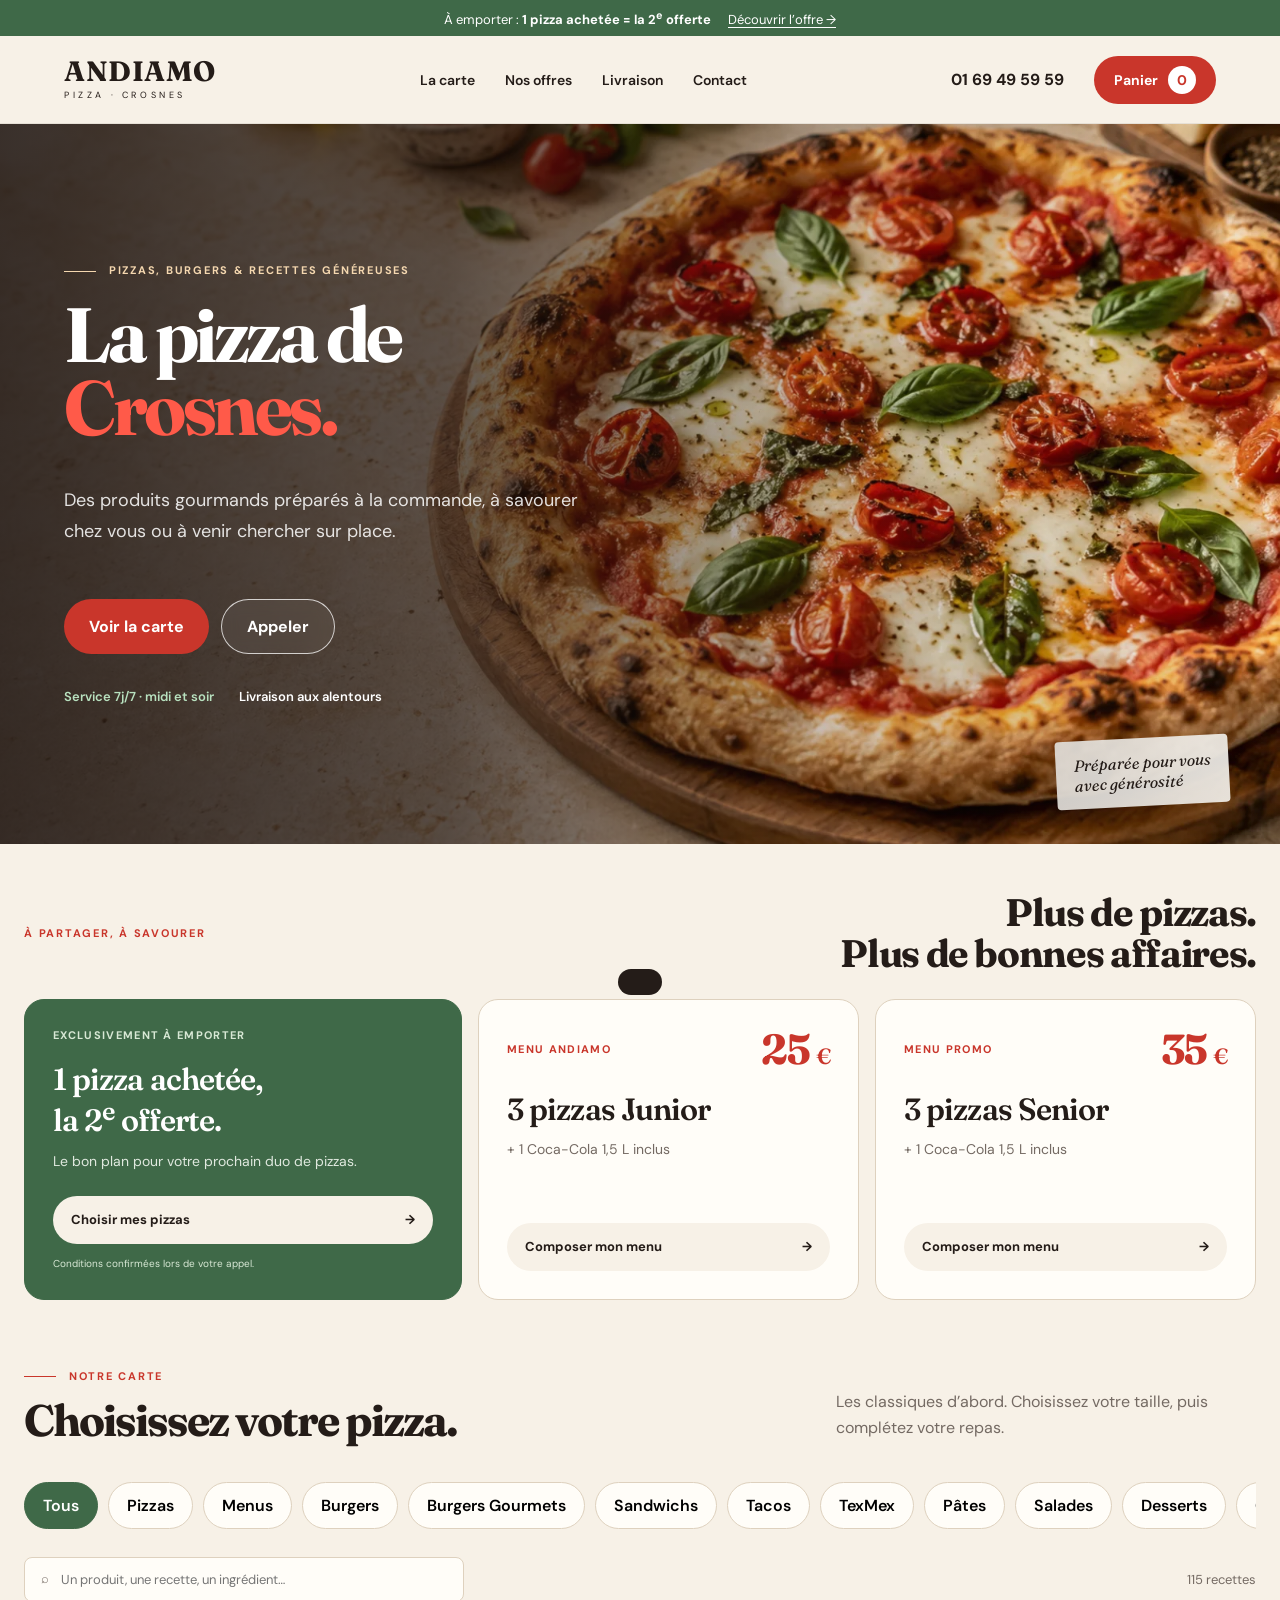
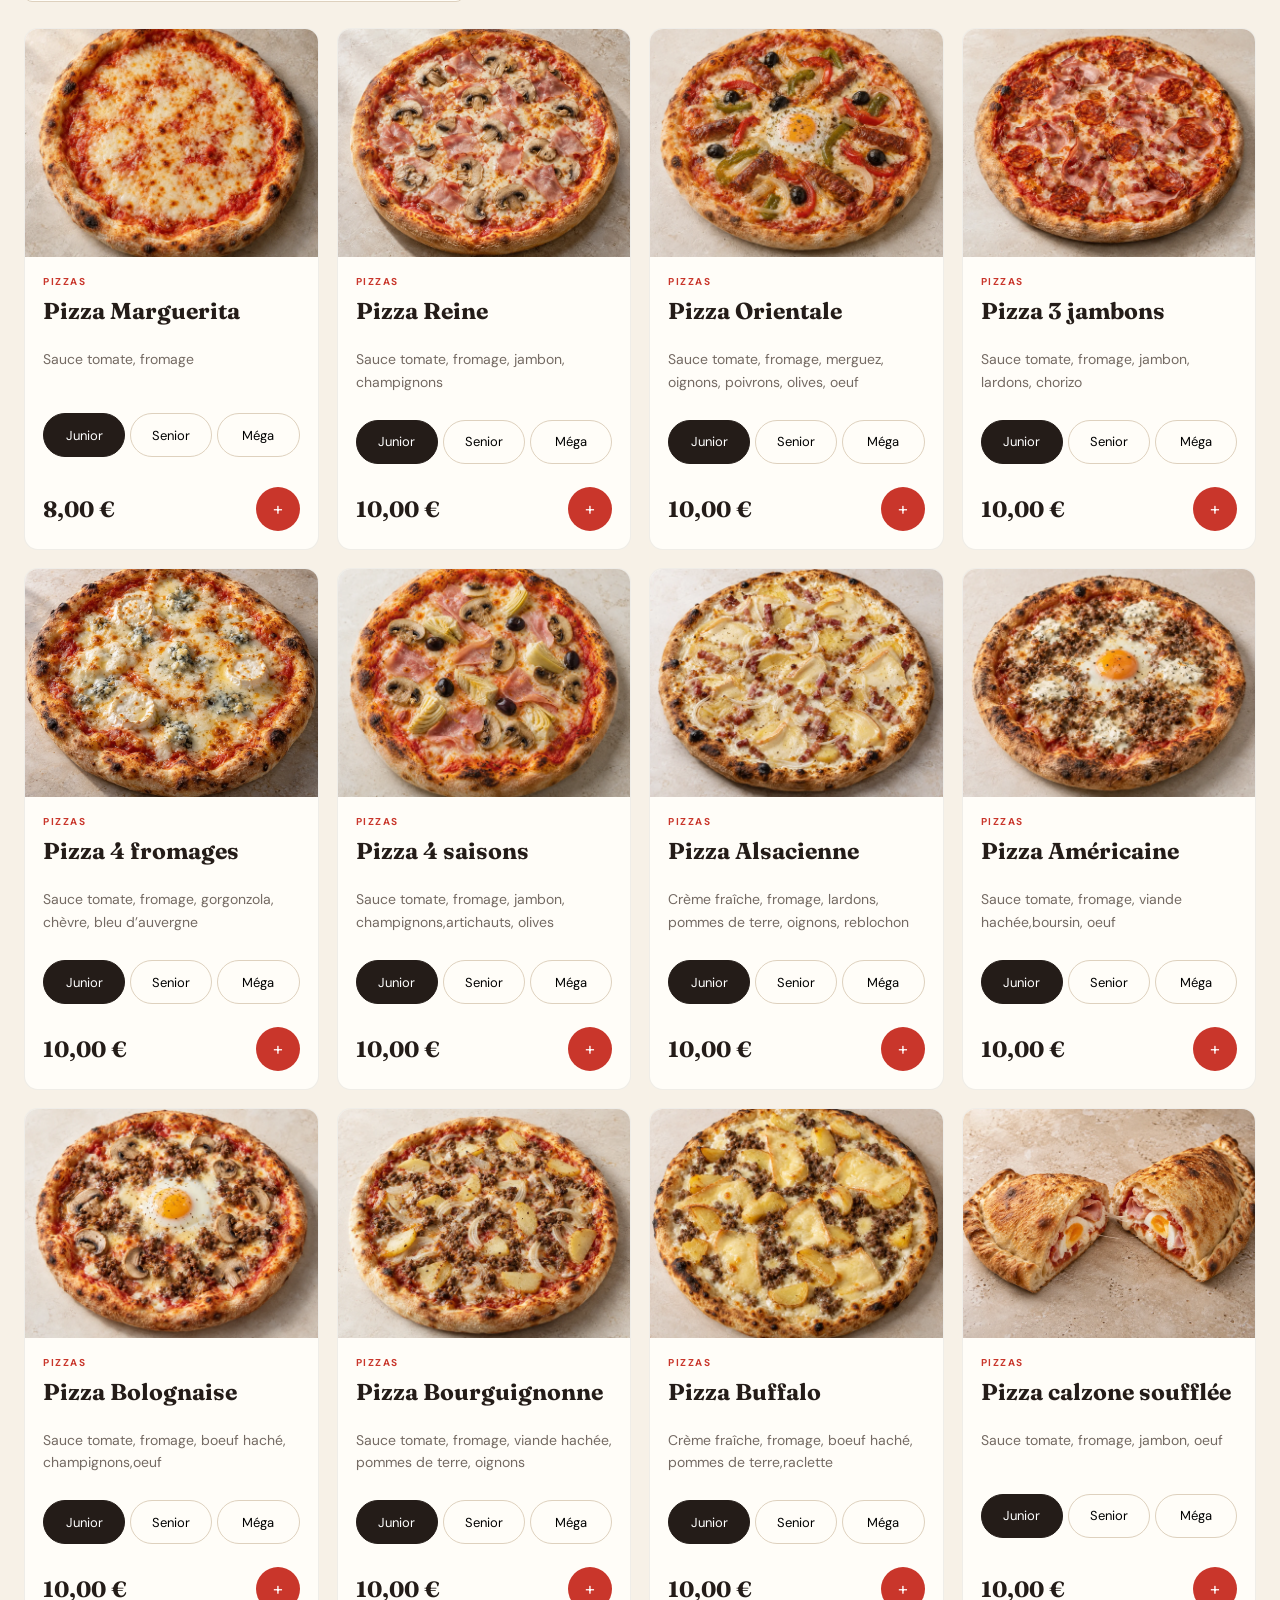
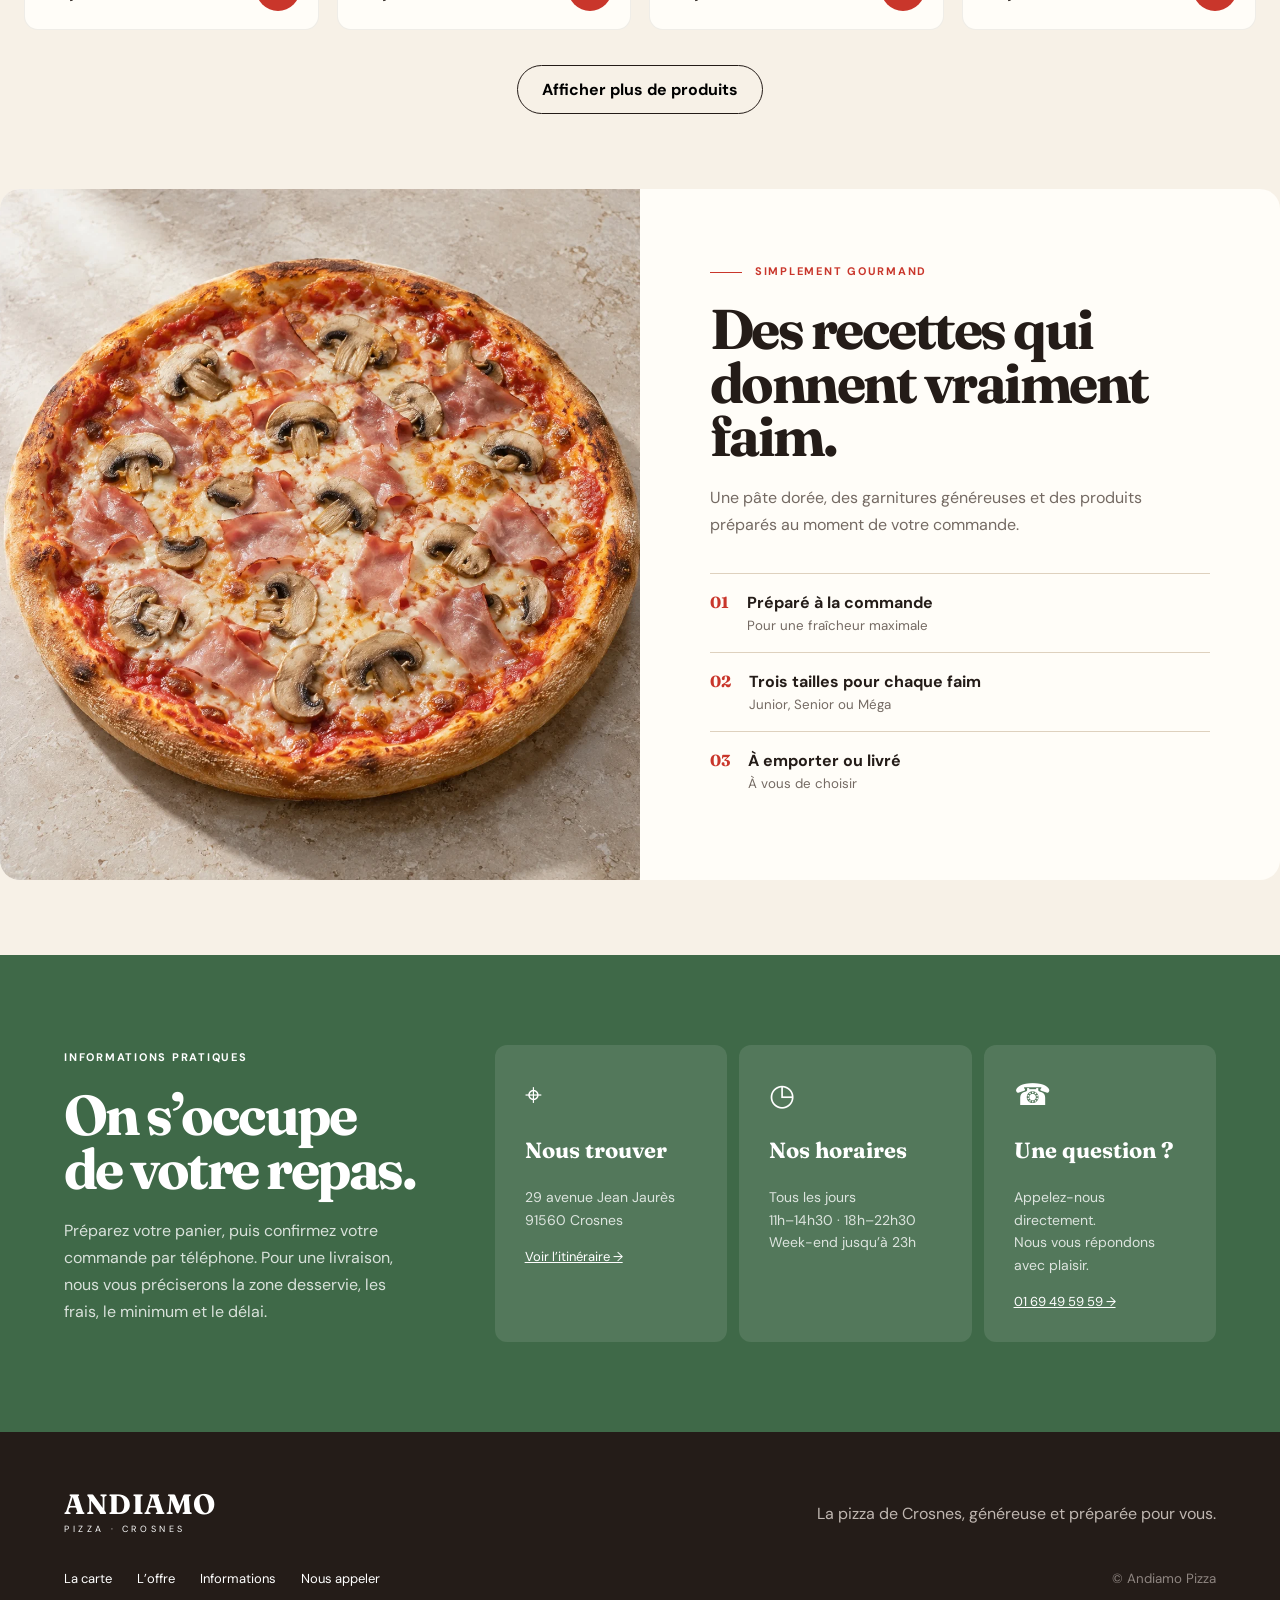
==== index.html @ db5630cb "Initial commit: Andiamo Pizza website redesign" ====
<!doctype html>
<html lang="fr">
<head>
  <meta charset="UTF-8" />
  <meta name="viewport" content="width=device-width, initial-scale=1.0" />
  <meta name="description" content="Andiamo Pizza Crosnes — pizzas, burgers et recettes généreuses en livraison ou à emporter." />
  <title>Andiamo Pizza — Crosnes</title>
  <link rel="preconnect" href="https://fonts.googleapis.com">
  <link rel="preconnect" href="https://fonts.gstatic.com" crossorigin>
  <link href="https://fonts.googleapis.com/css2?family=DM+Sans:wght@400;500;600;700&family=Fraunces:opsz,wght@9..144,600;9..144,700&display=swap" rel="stylesheet">
  <link rel="stylesheet" href="styles.css?v=8" />
  <link rel="stylesheet" href="refinements.css?v=5" />
</head>
<body>
  <div class="announcement">À emporter : <strong>1 pizza achetée = la 2<sup>e</sup> offerte</strong> <a href="#offre">Découvrir l’offre →</a></div>
  <header class="site-header">
    <a class="brand" href="#accueil" aria-label="Andiamo Pizza, accueil"><span>ANDIAMO</span><small>PIZZA · CROSNES</small></a>
    <nav aria-label="Navigation principale">
      <a href="#carte">La carte</a><a href="#offre">Nos offres</a><a href="#livraison">Livraison</a><a href="#contact">Contact</a>
    </nav>
    <div class="header-actions"><a class="phone" href="tel:0169495959">01 69 49 59 59</a><button class="cart-trigger" type="button" aria-label="Ouvrir le panier">Panier <span class="cart-count">0</span></button></div>
    <button class="menu-toggle" type="button" aria-label="Ouvrir le menu" aria-expanded="false"><span></span><span></span></button>
  </header>

  <main>
    <section class="hero" id="accueil">
      <div class="hero-copy">
        <span class="eyebrow"><i></i> Pizzas, burgers & recettes généreuses</span>
        <h1>La pizza de<br><em>Crosnes.</em></h1>
        <p>Des produits gourmands préparés à la commande, à savourer chez vous ou à venir chercher sur place.</p>
        <div class="hero-actions"><a class="button primary" href="#carte">Voir la carte</a><a class="button secondary" href="tel:0169495959">Appeler</a></div>
        <div class="service-pills"><span>Service 7j/7 · midi et soir</span><span>Livraison aux alentours</span></div>
      </div>
      <div class="hero-visual"><img src="assets/hero-pizza.webp" alt="Pizza fraîchement préparée avec mozzarella, tomates et basilic" /><span class="hand-note">Préparée pour vous<br>avec générosité</span></div>
    </section>

    <section class="offer-section" id="offre">
      <div class="offers-intro"><span class="eyebrow">À partager, à savourer</span><h2>Plus de pizzas.<br>Plus de bonnes affaires.</h2></div>
      <div class="offers-grid">
        <article class="deal-card deal-pickup"><span class="deal-label">Exclusivement à emporter</span><h3>1 pizza achetée,<br>la 2<sup>e</sup> offerte.</h3><p>Le bon plan pour votre prochain duo de pizzas.</p><a class="button" data-offer="pickup" href="#carte">Choisir mes pizzas <span aria-hidden="true">→</span></a><small>Conditions confirmées lors de votre appel.</small></article>
        <article class="deal-card"><div class="deal-top"><span class="deal-label">Menu Andiamo</span><strong class="deal-price">25 <small>€</small></strong></div><h3>3 pizzas Junior</h3><p>+ 1 Coca-Cola 1,5 L inclus</p><a class="button" data-promo="Menu Andiamo" href="#carte">Composer mon menu <span aria-hidden="true">→</span></a></article>
        <article class="deal-card"><div class="deal-top"><span class="deal-label">Menu Promo</span><strong class="deal-price">35 <small>€</small></strong></div><h3>3 pizzas Senior</h3><p>+ 1 Coca-Cola 1,5 L inclus</p><a class="button" data-promo="Menu Promo" href="#carte">Composer mon menu <span aria-hidden="true">→</span></a></article>
      </div>
    </section>

    <section class="menu-section" id="carte">
      <div class="section-heading"><div><span class="eyebrow"><i></i> Notre carte</span><h2>Choisissez votre pizza.</h2></div><p>Les classiques d’abord. Choisissez votre taille, puis complétez votre repas.</p></div>
      <div class="category-bar" role="tablist" aria-label="Catégories"></div>
      <div class="catalog-tools"><label class="search"><span>⌕</span><input id="search" type="search" aria-label="Rechercher dans toute la carte" placeholder="Un produit, une recette, un ingrédient…" /></label><span id="result-count"></span></div>
      <div class="product-grid" aria-live="polite"></div>
      <button class="load-more" type="button">Afficher plus de produits</button>
    </section>

    <section class="promise-section">
      <div class="promise-photo"><img src="assets/products/pizza-reine.webp?v=2" alt="Pizza Reine : tomate, fromage, jambon et champignons" loading="lazy" /></div>
      <div class="promise-copy"><span class="eyebrow"><i></i> Simplement gourmand</span><h2>Des recettes qui donnent vraiment faim.</h2><p>Une pâte dorée, des garnitures généreuses et des produits préparés au moment de votre commande.</p><div class="promise-list"><article><b>01</b><span><strong>Préparé à la commande</strong><small>Pour une fraîcheur maximale</small></span></article><article><b>02</b><span><strong>Trois tailles pour chaque faim</strong><small>Junior, Senior ou Méga</small></span></article><article><b>03</b><span><strong>À emporter ou livré</strong><small>À vous de choisir</small></span></article></div></div>
    </section>

    <section class="practical" id="livraison">
      <div><span class="eyebrow light">Informations pratiques</span><h2>On s’occupe<br>de votre repas.</h2><p>Préparez votre panier, puis confirmez votre commande par téléphone. Pour une livraison, nous vous préciserons la zone desservie, les frais, le minimum et le délai.</p></div>
      <div class="practical-cards"><article><span>⌖</span><h3>Nous trouver</h3><p>29 avenue Jean Jaurès<br>91560 Crosnes</p><a href="https://maps.google.com/?q=29+Avenue+Jean+Jaurès+91560+Crosnes" target="_blank" rel="noreferrer">Voir l’itinéraire →</a></article><article><span>◷</span><h3>Nos horaires</h3><p>Tous les jours<br>11h–14h30 · 18h–22h30<br>Week-end jusqu’à 23h</p></article><article><span>☎</span><h3>Une question ?</h3><p>Appelez-nous directement.<br>Nous vous répondons avec plaisir.</p><a href="tel:0169495959">01 69 49 59 59 →</a></article></div>
    </section>
  </main>

  <footer id="contact"><a class="brand inverse" href="#accueil"><span>ANDIAMO</span><small>PIZZA · CROSNES</small></a><p>La pizza de Crosnes, généreuse et préparée pour vous.</p><div><a href="#carte">La carte</a><a href="#offre">L’offre</a><a href="#livraison">Informations</a><a href="tel:0169495959">Nous appeler</a></div><small>© Andiamo Pizza</small></footer>

  <aside class="cart-drawer" role="dialog" aria-modal="true" aria-label="Votre panier" aria-hidden="true"><div class="cart-head"><div><span class="eyebrow"><i></i> Votre commande</span><h2>Mon panier</h2></div><button class="cart-close" aria-label="Fermer">×</button></div><div class="order-mode"><button data-mode="pickup" class="active">À emporter</button><button data-mode="delivery">Livraison</button></div><div class="promo-status">✓ L’offre 1 achetée = 1 offerte sera appliquée</div><div class="cart-items"></div><div class="cart-summary"><div><span>Sous-total</span><b id="subtotal">0,00 €</b></div><div class="discount-row"><span>Offre à emporter</span><b id="discount">− 0,00 €</b></div><div class="total-row"><span>Total</span><b id="total">0,00 €</b></div><button class="checkout-button" disabled>Commander maintenant</button><small>Le paiement et la validation finale seront configurés avec la pizzeria.</small></div></aside>
  <div class="overlay"></div>
  <div class="toast" role="status"></div>
  <dialog id="product-dialog"><button class="dialog-close" aria-label="Fermer les options">×</button><div id="product-dialog-body"></div></dialog>
  <dialog id="checkout-dialog"><button class="dialog-close" aria-label="Fermer le récapitulatif">×</button><div id="checkout-body"></div></dialog>
  <script src="app.js?v=4"></script>
  <script src="improvements.js?v=7"></script>
  <script src="motion.js?v=1"></script>
</body>
</html>
---- styles.css ----
:root{--cream:#f7f1e7;--white:#fffdf8;--ink:#241c18;--red:#c9362b;--red2:#a9432f;--green:#3f6948;--ochre:#d89b42;--line:#ded1be;--muted:#746a63;--shadow:0 18px 50px rgba(60,37,23,.1)}*{box-sizing:border-box}html{scroll-behavior:smooth}body{margin:0;background:var(--cream);color:var(--ink);font-family:"DM Sans",sans-serif}button,input{font:inherit}a{color:inherit;text-decoration:none}img{display:block;width:100%}.announcement{height:36px;background:var(--green);color:#fff;text-align:center;padding:8px 20px;font-size:13px}.announcement a{margin-left:14px;text-decoration:underline;text-underline-offset:3px}.site-header{height:88px;padding:0 clamp(24px,5vw,80px);display:flex;align-items:center;justify-content:space-between;background:rgba(247,241,231,.94);backdrop-filter:blur(12px);position:sticky;top:0;z-index:30;border-bottom:1px solid rgba(36,28,24,.08)}.brand{display:flex;flex-direction:column;line-height:.8}.brand span{font-family:Fraunces,serif;font-size:28px;font-weight:700;letter-spacing:.03em}.brand small{font-size:9px;letter-spacing:.4em;margin-top:10px}.site-header nav,.header-actions{display:flex;align-items:center;gap:30px}.site-header nav a{font-weight:600;font-size:14px}.phone{font-weight:700}.cart-trigger,.button{border:0;cursor:pointer;border-radius:8px;font-weight:700}.cart-trigger{background:var(--red);color:white;padding:13px 18px}.cart-count{background:white;color:var(--red);border-radius:20px;padding:2px 7px;margin-left:6px}.menu-toggle{display:none;background:none;border:0;font-size:24px}.hero{min-height:680px;display:grid;grid-template-columns:44% 56%;overflow:hidden}.hero-copy{padding:110px 5vw 80px max(5vw,calc((100vw - 1440px)/2));position:relative}.eyebrow{text-transform:uppercase;font-size:11px;letter-spacing:.16em;font-weight:700;color:var(--red)}.eyebrow i{display:inline-block;width:32px;height:1px;background:currentColor;vertical-align:middle;margin-right:8px}.hero h1,.section-heading h2,.offer-section h2,.promise-copy h2,.practical h2,.cart-head h2{font-family:Fraunces,serif;line-height:.95;margin:22px 0;font-size:clamp(52px,6vw,92px);letter-spacing:-.045em}.hero h1 em{color:var(--red);font-style:normal}.hero-copy>p{font-size:18px;line-height:1.7;max-width:520px;color:var(--muted)}.hero-actions{display:flex;gap:12px;margin:34px 0}.button{display:inline-flex;align-items:center;justify-content:center;padding:16px 25px}.primary{background:var(--red);color:#fff}.secondary{border:1px solid var(--ink)}.service-pills{display:flex;gap:25px;font-size:13px;font-weight:600}.service-pills span:first-child{color:var(--green)}.hero-visual{position:relative;background:#e8dbc8;min-height:640px}.hero-visual img{height:100%;object-fit:cover}.hand-note{position:absolute;bottom:45px;left:35px;background:var(--white);padding:14px 18px;transform:rotate(-3deg);font-family:Fraunces,serif;font-style:italic;border-radius:4px;box-shadow:var(--shadow)}.offer-section{max-width:1320px;margin:70px auto;padding:48px 55px;background:var(--red);color:white;border-radius:18px;display:grid;grid-template-columns:auto 1fr 1fr auto;gap:35px;align-items:center;box-shadow:var(--shadow)}.offer-icon{font-size:42px;border:1px solid rgba(255,255,255,.45);padding:20px;border-radius:50%}.offer-section h2{font-size:46px;margin:8px 0}.offer-section p{line-height:1.6;opacity:.9}.eyebrow.light{color:#fff}.cream{background:var(--cream);color:var(--red)}.menu-section{max-width:1320px;margin:110px auto;padding:0 24px}.section-heading{display:flex;justify-content:space-between;align-items:end;gap:30px}.section-heading h2{font-size:54px;margin:15px 0}.section-heading>p{max-width:420px;color:var(--muted);line-height:1.6}.category-bar{display:flex;gap:10px;overflow:auto;padding:25px 0 18px;scrollbar-width:none}.category-bar button{border:1px solid var(--line);background:var(--white);padding:12px 18px;border-radius:30px;white-space:nowrap;cursor:pointer;font-weight:600}.category-bar button.active{background:var(--green);color:white;border-color:var(--green)}.catalog-tools{display:flex;align-items:center;justify-content:space-between;margin:10px 0 26px;color:var(--muted);font-size:13px}.search{background:var(--white);border:1px solid var(--line);padding:12px 16px;border-radius:8px;width:min(440px,100%);display:flex;gap:10px}.search input{border:0;background:none;outline:0;width:100%}.product-grid{display:grid;grid-template-columns:repeat(4,1fr);gap:18px}.product-card{background:var(--white);border:1px solid rgba(36,28,24,.07);border-radius:14px;overflow:hidden;transition:.25s;display:flex;flex-direction:column}.product-card:hover{transform:translateY(-4px);box-shadow:var(--shadow)}.product-image{aspect-ratio:1.28;object-fit:cover;background:#eadfce}.product-body{padding:18px;display:flex;flex-direction:column;flex:1}.product-category{text-transform:uppercase;color:var(--red);font-size:10px;letter-spacing:.15em;font-weight:700}.product-card h3{font-family:Fraunces,serif;font-size:23px;margin:9px 0}.product-description{color:var(--muted);font-size:13px;line-height:1.45;min-height:38px}.size-options{display:flex;gap:5px;margin:13px 0}.size-options button{flex:1;padding:7px 3px;border:1px solid var(--line);background:transparent;border-radius:5px;font-size:11px;cursor:pointer}.size-options button.active{background:var(--ink);color:white;border-color:var(--ink)}.product-footer{display:flex;align-items:center;justify-content:space-between;margin-top:auto;padding-top:10px}.product-price{font-family:Fraunces,serif;font-size:22px;font-weight:700}.add-button{width:38px;height:38px;border-radius:50%;background:var(--red);color:white;border:0;font-size:22px;cursor:pointer}.load-more{display:block;margin:35px auto 0;padding:13px 24px;border:1px solid var(--ink);background:transparent;border-radius:8px;font-weight:700;cursor:pointer}.promise-section{display:grid;grid-template-columns:1fr 1fr;max-width:1320px;margin:130px auto;background:var(--white);border-radius:20px;overflow:hidden}.promise-photo img{height:100%;object-fit:cover}.promise-copy{padding:70px}.promise-copy h2{font-size:56px}.promise-copy>p{color:var(--muted);line-height:1.7}.promise-list{margin-top:35px}.promise-list article{display:flex;gap:18px;padding:18px 0;border-top:1px solid var(--line)}.promise-list b{color:var(--red);font-family:Fraunces,serif}.promise-list span{display:flex;flex-direction:column}.promise-list small{color:var(--muted);margin-top:4px}.practical{background:var(--green);color:white;padding:90px max(5vw,calc((100vw - 1320px)/2));display:grid;grid-template-columns:1fr 2fr;gap:70px}.practical h2{font-size:56px}.practical>div>p{line-height:1.7;opacity:.8}.practical-cards{display:grid;grid-template-columns:repeat(3,1fr);gap:12px}.practical-cards article{background:rgba(255,255,255,.1);padding:30px;border-radius:12px}.practical-cards article>span{font-size:30px}.practical-cards h3{font-family:Fraunces,serif;font-size:22px}.practical-cards p{font-size:14px;line-height:1.6;opacity:.8}.practical-cards a{text-decoration:underline;font-size:13px}footer{background:var(--ink);color:white;padding:55px max(5vw,calc((100vw - 1320px)/2));display:grid;grid-template-columns:1fr 1fr;gap:30px;align-items:center}.inverse{color:white}footer>p{color:#bfb6b0;text-align:right}footer>div{display:flex;gap:25px;font-size:13px}footer>small{text-align:right;color:#8e8580}.cart-drawer{position:fixed;right:0;top:0;height:100dvh;width:min(480px,100%);background:var(--white);z-index:60;transform:translateX(105%);transition:.3s;padding:30px;display:flex;flex-direction:column}.cart-drawer.open{transform:none}.overlay{position:fixed;inset:0;background:rgba(20,10,5,.5);z-index:50;opacity:0;pointer-events:none;transition:.3s}.overlay.open{opacity:1;pointer-events:auto}.cart-head{display:flex;justify-content:space-between}.cart-head h2{font-size:40px;margin:10px 0}.cart-close{border:0;background:none;font-size:34px;cursor:pointer}.order-mode{display:grid;grid-template-columns:1fr 1fr;background:var(--cream);padding:4px;border-radius:8px}.order-mode button{border:0;background:none;padding:12px;border-radius:6px;cursor:pointer}.order-mode button.active{background:var(--ink);color:white}.promo-status{background:#e9f2ea;color:var(--green);padding:11px;margin:15px 0;border-radius:7px;font-size:12px;font-weight:700}.cart-items{overflow:auto;flex:1}.empty-cart{text-align:center;color:var(--muted);padding:70px 20px}.cart-item{display:grid;grid-template-columns:64px 1fr auto;gap:12px;padding:15px 0;border-bottom:1px solid var(--line)}.cart-item img{width:64px;height:64px;object-fit:cover;border-radius:8px}.cart-item h4{margin:3px 0;font-family:Fraunces,serif}.cart-item small{color:var(--muted)}.qty{display:flex;align-items:center;gap:9px}.qty button{border:1px solid var(--line);background:none;border-radius:50%;width:25px;height:25px;cursor:pointer}.cart-summary{border-top:1px solid var(--line);padding-top:15px}.cart-summary>div{display:flex;justify-content:space-between;margin:9px 0}.discount-row{color:var(--green)}.total-row{font-size:21px;padding-top:10px;border-top:1px solid var(--line)}.checkout-button{width:100%;padding:16px;background:var(--red);color:white;border:0;border-radius:8px;font-weight:700;margin:10px 0;cursor:pointer}.checkout-button:disabled{opacity:.5;cursor:not-allowed}.cart-summary>small{display:block;color:var(--muted);text-align:center;line-height:1.4}.toast{position:fixed;left:50%;bottom:25px;transform:translate(-50%,120px);background:var(--ink);color:white;padding:13px 22px;border-radius:30px;z-index:80;transition:.3s}.toast.show{transform:translate(-50%,0)}
@media(max-width:1000px){.site-header nav,.phone{display:none}.menu-toggle{display:block}.hero{grid-template-columns:1fr;min-height:0}.hero-copy{padding:70px 24px}.hero-visual{min-height:480px}.offer-section{margin:40px 24px;grid-template-columns:auto 1fr}.offer-section p,.offer-section>a{grid-column:2}.product-grid{grid-template-columns:repeat(2,1fr)}.promise-section{margin:80px 24px;grid-template-columns:1fr}.promise-photo{max-height:480px}.practical{grid-template-columns:1fr}.practical-cards{grid-template-columns:1fr 1fr 1fr}}
@media(max-width:650px){.announcement{height:auto;font-size:11px}.announcement a{display:none}.site-header{height:72px;padding:0 16px}.brand span{font-size:23px}.header-actions{gap:8px}.cart-trigger{padding:10px;font-size:0}.cart-trigger:before{content:"Panier";font-size:12px}.cart-count{font-size:11px}.hero h1{font-size:57px}.hero-copy{padding:55px 20px 45px}.hero-copy>p{font-size:16px}.hero-visual{min-height:360px}.hand-note{font-size:12px;bottom:20px;left:20px}.offer-section{margin:24px 14px;padding:28px 22px;display:block}.offer-icon{display:none}.offer-section h2{font-size:38px}.offer-section .button{margin-top:12px}.menu-section{margin:75px auto;padding:0 14px}.section-heading{display:block}.section-heading h2{font-size:42px}.section-heading>p{font-size:14px}.catalog-tools{display:block}.catalog-tools>span{display:block;margin-top:12px}.product-grid{grid-template-columns:1fr 1fr;gap:9px}.product-body{padding:12px}.product-card h3{font-size:19px}.product-description{font-size:11px}.size-options{display:none}.product-price{font-size:18px}.promise-section{margin:75px 14px}.promise-copy{padding:38px 24px}.promise-copy h2{font-size:42px}.practical{padding:65px 20px}.practical h2{font-size:46px}.practical-cards{grid-template-columns:1fr}.practical-cards article{padding:25px}footer{grid-template-columns:1fr;padding:50px 24px}footer>p,footer>small{text-align:left}footer>div{flex-wrap:wrap}.cart-drawer{padding:22px}.hero-actions .button{flex:1}}

/* Hero photographique : le contenu reste est volontairement superposé à l'image. */
.hero{position:relative;display:block;min-height:720px;isolation:isolate;background:#4b3326}
.hero::after{content:"";position:absolute;inset:0;z-index:-1;background:linear-gradient(90deg,rgba(25,15,10,.86) 0%,rgba(25,15,10,.69) 35%,rgba(25,15,10,.22) 65%,rgba(25,15,10,.04) 100%)}
.hero-copy{position:relative;z-index:2;min-height:720px;display:flex;flex-direction:column;justify-content:center;max-width:760px;padding-top:80px;padding-bottom:80px;color:#fff}
.hero-copy .eyebrow{color:#f5d8b0}
.hero h1 em{color:#ff5a49}
.hero-copy>p{color:rgba(255,255,255,.86)}
.hero .secondary{border-color:rgba(255,255,255,.75);color:#fff;background:rgba(255,255,255,.06);backdrop-filter:blur(8px)}
.hero .service-pills{color:#fff}
.hero .service-pills span:first-child{color:#b8e1bf}
.hero-visual{position:absolute;inset:0;z-index:-2;min-height:0;background:#4b3326}
.hero-visual img{width:100%;height:100%;object-fit:cover;object-position:center right}
.hero .hand-note{left:auto;right:4vw;bottom:38px;background:rgba(255,253,248,.92)}
@media(max-width:1000px){.hero{display:block;min-height:650px}.hero-copy{min-height:650px;max-width:690px;padding:70px 7vw}.hero::after{background:linear-gradient(90deg,rgba(25,15,10,.84) 0%,rgba(25,15,10,.62) 58%,rgba(25,15,10,.18) 100%)}.hero-visual{position:absolute;min-height:0}.hero .hand-note{right:24px}}
@media(max-width:650px){.hero,.hero-copy{min-height:620px}.hero-copy{padding:60px 20px 95px;justify-content:flex-end}.hero::after{background:linear-gradient(0deg,rgba(25,15,10,.92) 0%,rgba(25,15,10,.66) 58%,rgba(25,15,10,.18) 100%)}.hero-visual img{object-position:66% center}.hero h1{font-size:54px}.hero .hand-note{display:none}.hero-actions{width:100%}.hero .service-pills{font-size:12px;gap:14px;flex-wrap:wrap}}

/* Offre à emporter — campagne photographique */
.offer-section{position:relative;isolation:isolate;overflow:hidden;min-height:500px;padding:64px 6%;display:flex;flex-direction:column;align-items:flex-start;justify-content:center;gap:0;color:#fff;background:#2b1b14 url("assets/offer-pickup-v2.webp") center right/cover no-repeat;border-radius:22px}
.offer-section::before{content:"";position:absolute;inset:0;z-index:-1;background:linear-gradient(90deg,rgba(25,14,9,.93) 0%,rgba(25,14,9,.82) 36%,rgba(25,14,9,.28) 68%,rgba(25,14,9,.08) 100%)}
.offer-heading{max-width:620px}
.offer-section h2{font-size:clamp(48px,5vw,72px);line-height:.95;margin:14px 0 24px;letter-spacing:-.04em}
.offer-section p{max-width:540px;margin:0 0 30px;font-size:17px;line-height:1.65;color:rgba(255,255,255,.82)}
.offer-section .cream{min-width:190px;background:var(--red);color:#fff;box-shadow:0 12px 30px rgba(0,0,0,.22)}
@media(max-width:1000px){.offer-section{margin:45px 24px;min-height:470px;padding:52px 6%;display:flex}.offer-section p,.offer-section>a{grid-column:auto}.offer-section::before{background:linear-gradient(90deg,rgba(25,14,9,.92) 0%,rgba(25,14,9,.76) 55%,rgba(25,14,9,.22) 100%)}}
@media(max-width:650px){.offer-section{margin:22px 14px;min-height:560px;padding:36px 25px;justify-content:flex-end;background-position:68% center}.offer-section::before{background:linear-gradient(0deg,rgba(25,14,9,.96) 0%,rgba(25,14,9,.69) 58%,rgba(25,14,9,.12) 100%)}.offer-section h2{font-size:43px}.offer-section p{font-size:15px}.offer-section .button{width:100%}}

/* Navigation tablette et mobile */
@media(max-width:1000px){
  .site-header{justify-content:flex-start}
  .site-header .header-actions{margin-left:auto}
  .menu-toggle{display:flex;position:relative;width:44px;height:44px;margin-left:12px;padding:0;border:1px solid rgba(36,28,24,.14);border-radius:50%;background:#fff;align-items:center;justify-content:center;cursor:pointer;transition:background .2s,border-color .2s}
  .menu-toggle:hover{background:#fff;border-color:rgba(36,28,24,.28)}
  .menu-toggle span{display:block;position:absolute;width:18px;height:2px;border-radius:2px;background:var(--ink);transition:transform .25s}
  .menu-toggle span:first-child{transform:translateY(-3px)}
  .menu-toggle span:last-child{transform:translateY(3px)}
  .menu-toggle[aria-expanded="true"] span:first-child{transform:rotate(45deg)}
  .menu-toggle[aria-expanded="true"] span:last-child{transform:rotate(-45deg)}
  .site-header nav{display:flex;position:absolute;top:calc(100% + 10px);left:24px;right:24px;padding:12px;background:#fffdf8;border:1px solid rgba(36,28,24,.1);border-radius:14px;box-shadow:0 22px 60px rgba(36,28,24,.25);flex-direction:column;align-items:stretch;gap:0;opacity:0;visibility:hidden;transform:translateY(-8px);transition:opacity .2s,transform .2s,visibility .2s;backdrop-filter:none}
  .site-header nav.mobile-open{opacity:1;visibility:visible;transform:translateY(0)}
  .site-header nav a{display:flex;align-items:center;justify-content:space-between;padding:15px 14px;border-radius:8px;font-size:15px}
  .site-header nav a::after{content:"→";color:var(--red)}
  .site-header nav a:hover{background:var(--cream)}
}
@media(max-width:650px){.site-header nav{left:12px;right:12px}.menu-toggle{width:40px;height:40px;margin-left:8px}.site-header .cart-trigger{border-radius:22px}}
---- refinements.css ----
[hidden]{display:none!important}
/* Boutons texte en pilule, commandes à icône en cercle. */
button,.button{border-radius:999px}
.button,.load-more,.checkout-button,.category-bar button,.size-options button,.order-mode button{border-radius:999px;min-height:44px}
.order-mode{border-radius:999px}
.add-button:not(.configure-button){display:inline-flex;align-items:center;justify-content:center;width:44px;height:44px;min-width:44px;padding:0;border-radius:50%;flex-shrink:0}
.add-button.configure-button{border-radius:999px;font-size:13px;padding:0 16px}
.cart-close{display:grid;place-items:center;width:44px;height:44px;border-radius:50%;background:var(--cream);line-height:1;flex-shrink:0;cursor:pointer}
.qty button{display:grid;place-items:center;padding:0;border-radius:50%;flex-shrink:0}
.button,button{transition:background-color .2s ease,color .2s ease,border-color .2s ease,transform .2s ease,box-shadow .2s ease}
.button:active,button:not(:disabled):active{transform:scale(.97)}
.deal-card{transition:transform .25s ease,box-shadow .25s ease}
@media(hover:hover) and (prefers-reduced-motion:no-preference){
 .button:hover,.cart-trigger:hover,.load-more:hover{transform:translateY(-2px)}
 .deal-card:hover{transform:translateY(-4px);box-shadow:var(--shadow)}
 .add-button:hover{transform:scale(1.08)}
}
@keyframes dialog-arrive{from{opacity:0;transform:translateY(12px) scale(.98)}to{opacity:1;transform:none}}
dialog[open]{animation:dialog-arrive .24s ease-out}
@media(prefers-reduced-motion:reduce){
 *,*::before,*::after{animation:none!important;transition:none!important;scroll-behavior:auto!important}
 .button:active,button:not(:disabled):active,.product-card:hover{transform:none}
}
.button:hover,.load-more:hover,.checkout-button:not(:disabled):hover{filter:brightness(.96)}
section[id],footer[id]{scroll-margin-top:110px}
:focus-visible{outline:3px solid var(--green);outline-offset:4px}
.hero :focus-visible{outline-color:white}
.offer-section{min-height:340px;padding:40px 5%;margin-top:40px;margin-bottom:55px}
.offer-section h2{font-size:clamp(38px,4vw,54px);margin-bottom:16px}
.offer-section p{font-size:15px;max-width:430px;margin-bottom:20px}
.menu-section{margin-top:60px;margin-bottom:70px}
.section-heading h2{font-size:44px}
.promise-section{margin-top:75px;margin-bottom:75px}
.product-description{font-size:14px;line-height:1.6}
.size-options button{min-height:44px;font-size:13px}
.add-button{min-width:44px;width:auto;min-height:44px;font-size:18px}
.qty button{width:32px;height:32px}
.cart-options{font-size:12px;color:var(--muted);line-height:1.5}
dialog{width:min(540px,calc(100% - 28px));max-height:85dvh;border:1px solid var(--line);border-radius:18px;background:var(--white);color:var(--ink);padding:30px;box-shadow:var(--shadow)}
dialog::backdrop{background:rgba(20,10,5,.6)}
dialog h2{font:700 32px/1.1 Fraunces,serif;padding-right:28px}
dialog p,dialog li{font-size:15px;line-height:1.6}
dialog li{margin:12px 0}
.dialog-close{position:absolute;right:12px;top:12px;width:44px;height:44px;border:0;border-radius:50%;background:var(--cream);font-size:28px;cursor:pointer}
dialog label{display:block;font-weight:600;margin:18px 0}
dialog select{display:block;width:100%;padding:14px;border:1px solid var(--line);border-radius:8px;background:white;margin-top:8px;font:inherit}
dialog .button{width:100%;margin-top:14px}
.recap-total{font-weight:700;font-size:20px}
@media(max-width:650px){
 section[id],footer[id]{scroll-margin-top:90px}
 .offer-section{min-height:340px;padding:28px 24px;background-position:center;margin:24px 14px 38px}
 .offer-section h2{font-size:37px}
 .offer-section::before{background:linear-gradient(90deg,rgba(25,14,9,.92),rgba(25,14,9,.4))}
 .menu-section{margin-top:40px}
 .section-heading h2{font-size:36px}
 .product-grid{grid-template-columns:1fr;gap:16px}
 /* Sur téléphone, la photographie et les contrôles utilisent toute la carte. */
 .product-card{display:flex;flex-direction:column;border-radius:22px;box-shadow:0 4px 18px rgba(60,37,23,.035)}
 .product-card:hover{transform:none}
 .product-image{aspect-ratio:4/3;width:100%;height:auto;object-fit:cover;border-radius:0;margin:0}
 .product-body{padding:20px;min-width:0}
 .product-category{font-size:10px;letter-spacing:.13em}
 .product-card h3{font-size:28px;line-height:1.12;letter-spacing:-.025em;margin:8px 0 0;text-wrap:balance}
 .product-description{font-size:14px;line-height:1.55;min-height:0;margin:10px 0 0}
 .size-options{display:flex;gap:8px;margin:18px 0 0}
 .size-options button{font-size:14px;padding:10px 8px;min-height:44px}
 .product-price{font-size:28px;letter-spacing:-.03em}
 .product-footer{padding-top:16px;margin-top:16px;border-top:1px solid rgba(36,28,24,.09);gap:12px}
 .product-footer .add-button:not(.configure-button){width:48px;height:48px;font-size:26px}
 .product-footer .configure-button{min-height:48px;padding:0 22px;font-size:14px}
 .category-bar{padding:12px 0;gap:8px;scroll-padding-inline:4px}
 .category-bar button{padding:10px 18px;font-size:14px;flex-shrink:0}
 .catalog-tools{margin:6px 0 20px}
 .catalog-tools>span{font-size:12px;margin-top:12px}
 .search{width:100%;border-radius:999px;padding:13px 16px;align-items:center}
 .search input{font-size:16px;min-width:0}
 .search:focus-within{outline:2px solid var(--green);outline-offset:2px}
 .section-heading>p{margin:12px 0 16px;line-height:1.5}
 .cart-drawer{padding:20px 16px;padding-bottom:max(20px,env(safe-area-inset-bottom))}
 .cart-item{grid-template-columns:48px minmax(0,1fr) auto;gap:8px}
 .cart-item img{width:48px;height:48px}
 .qty{gap:6px}
 .qty button{width:44px;height:44px}
 .toast{width:max-content;max-width:calc(100% - 32px);font-size:14px;text-align:center;bottom:max(20px,env(safe-area-inset-bottom))}
 dialog{padding:26px 20px}
 dialog select{font-size:16px}
 .promise-copy{padding:30px 24px}
 .promise-copy h2{font-size:36px}
}
@media(prefers-reduced-motion:reduce){html{scroll-behavior:auto}*,*::before,*::after{transition:none!important}}

/* Une seule grande photographie, puis des offres faciles à comparer. */
.site-header .cart-trigger{height:48px;border-radius:999px;display:inline-flex;align-items:center;justify-content:center;gap:10px;padding:0 20px;font-size:14px;white-space:nowrap}
.site-header .cart-trigger::before{content:none}
.site-header .cart-count{display:grid;place-items:center;min-width:28px;height:28px;padding:0 6px;margin:0;border-radius:999px;font-size:14px}
.site-header .menu-toggle{width:48px;height:48px;flex-shrink:0;border-radius:50%}
.offer-section{display:block;min-height:0;max-width:1320px;margin:48px auto 64px;padding:0 24px;background:none;color:var(--ink);border-radius:0;box-shadow:none;overflow:visible}
.offer-section::before{display:none}
.offers-intro{display:flex;justify-content:space-between;align-items:center;gap:20px;margin-bottom:24px}
.offer-section .offers-intro h2{font-size:clamp(28px,3vw,40px);line-height:1.08;letter-spacing:-.035em;margin:0;text-align:right}
.offers-grid{display:grid;grid-template-columns:1.15fr 1fr 1fr;gap:16px}
.deal-card{display:flex;flex-direction:column;padding:28px;background:var(--white);border:1px solid var(--line);border-radius:20px}
.deal-label{font-size:11px;text-transform:uppercase;letter-spacing:.12em;font-weight:700;color:var(--red)}
.deal-top{display:flex;align-items:center;justify-content:space-between;gap:12px;margin-bottom:22px}
.deal-price{font:700 42px/1 Fraunces,serif;letter-spacing:-.04em;color:var(--red);white-space:nowrap}
.deal-price small{font:600 22px Fraunces,serif}
.deal-card h3{font:600 clamp(24px,2.4vw,32px)/1.15 Fraunces,serif;letter-spacing:-.03em;margin:0 0 12px}
.offer-section .deal-card p{font-size:14px;color:var(--muted);margin:0 0 24px;opacity:1;line-height:1.5}
.offer-section .deal-card .button{display:flex;justify-content:space-between;gap:12px;min-height:48px;margin-top:auto;padding:12px 18px;border-radius:999px;background:var(--cream);color:var(--ink);font-size:13px;width:100%}
.deal-card .button:hover{background:#ecdfcd}
.deal-card.deal-pickup{background:var(--green);border-color:var(--green);color:white}
.deal-pickup .deal-label{color:#d8e8d5;margin-bottom:20px}
.offer-section .deal-pickup p{color:#e0e9df}
.deal-pickup>small{font-size:10px;color:#d8e8d5;margin-top:12px;line-height:1.5}
@media(max-width:750px){
 .offer-section{margin:32px auto 44px;padding:0 14px}
 .offers-intro{display:block}
 .offer-section .offers-intro h2{text-align:left;margin-top:12px;font-size:32px}
 .offers-grid{grid-template-columns:1fr 1fr;gap:12px}
 .deal-pickup{grid-column:1/-1}
 .deal-card{padding:22px}
 .deal-top{align-items:flex-start;flex-direction:column;gap:16px}
 .deal-card h3{font-size:25px}
}
@media(max-width:480px){
 .site-header .cart-trigger{height:44px;padding:0 14px;font-size:12px;gap:8px}
 .site-header .cart-count{height:24px;min-width:24px;font-size:12px}
 .site-header .menu-toggle{width:44px;height:44px}
 .offers-grid{grid-template-columns:1fr}
 .deal-top{flex-direction:row;align-items:center;margin-bottom:16px}
 .deal-card h3{font-size:28px}
}
@media(max-width:360px){
 .site-header{padding:0 12px}
 .brand span{font-size:21px}
 .brand small{font-size:8px;letter-spacing:.32em}
 .site-header .cart-trigger{padding:0 12px;gap:6px}
 .menu-section{padding:0 12px}
 .product-body{padding:18px}
}
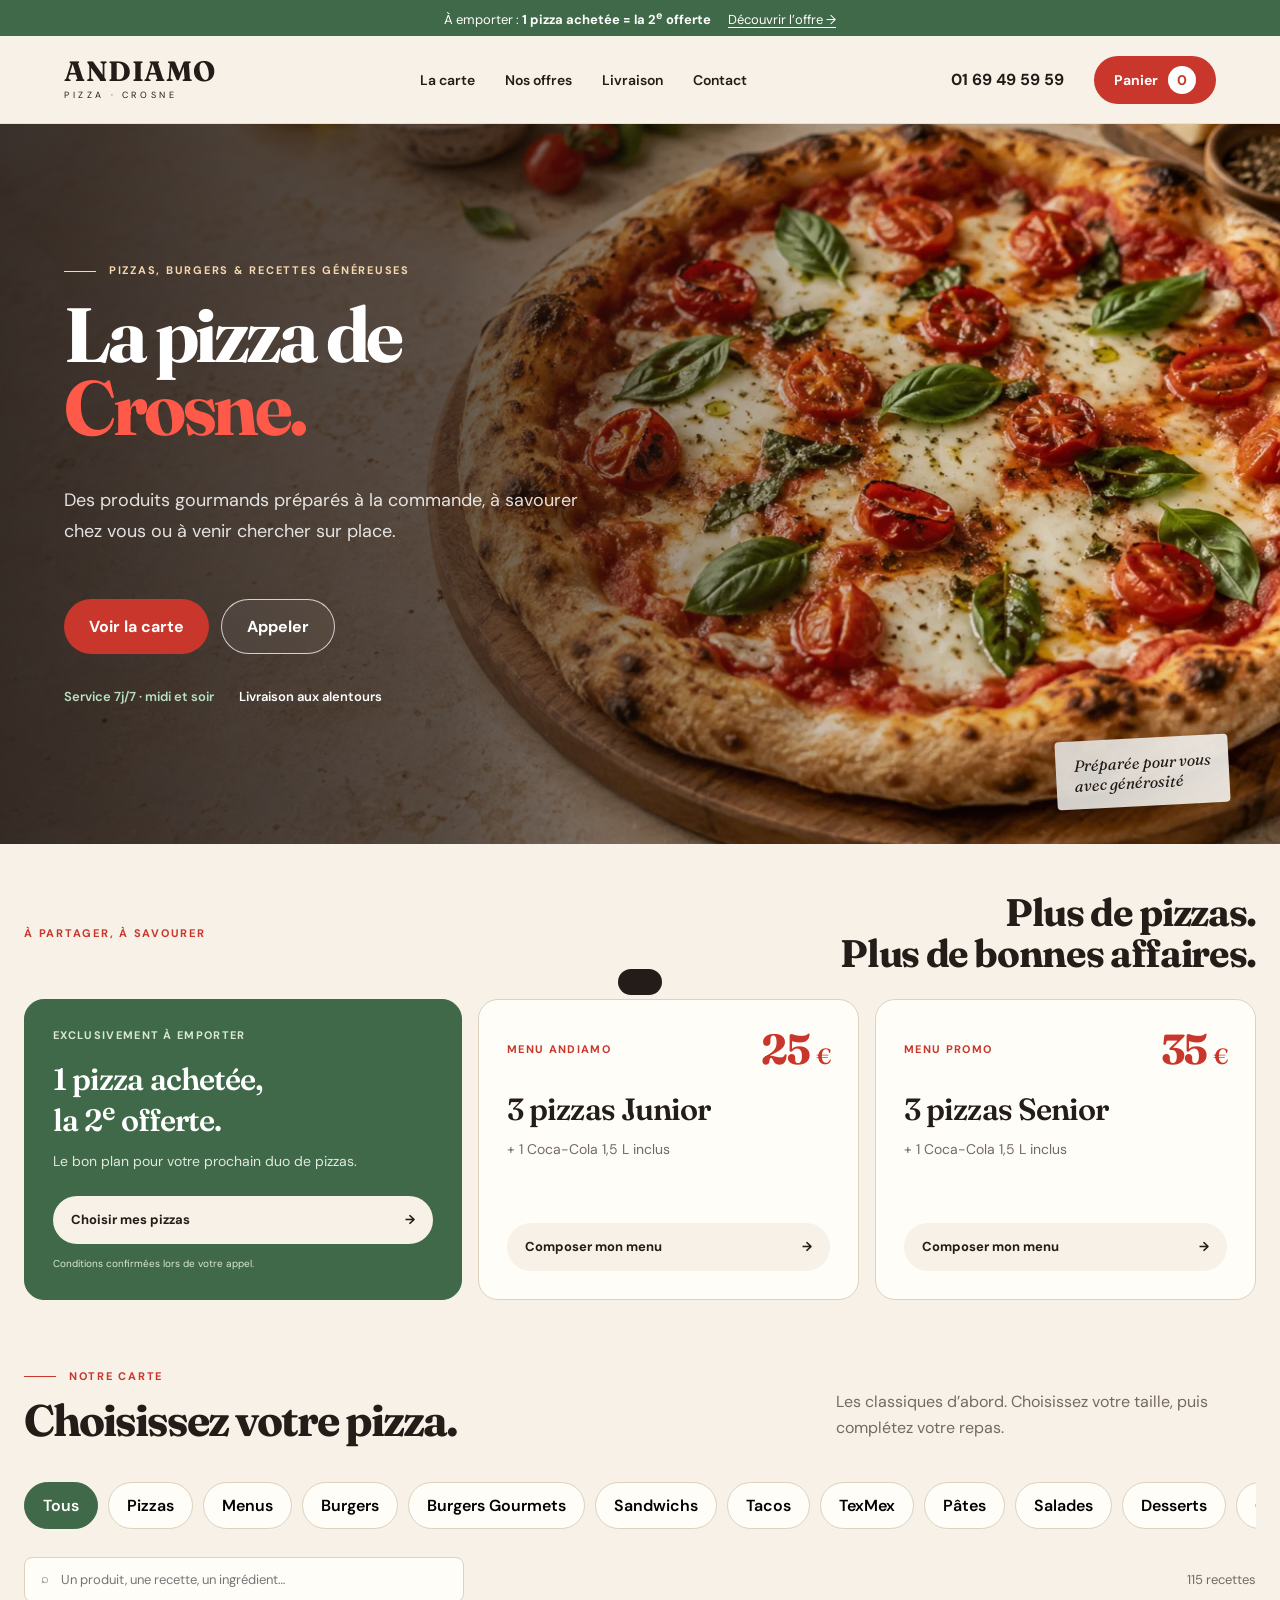
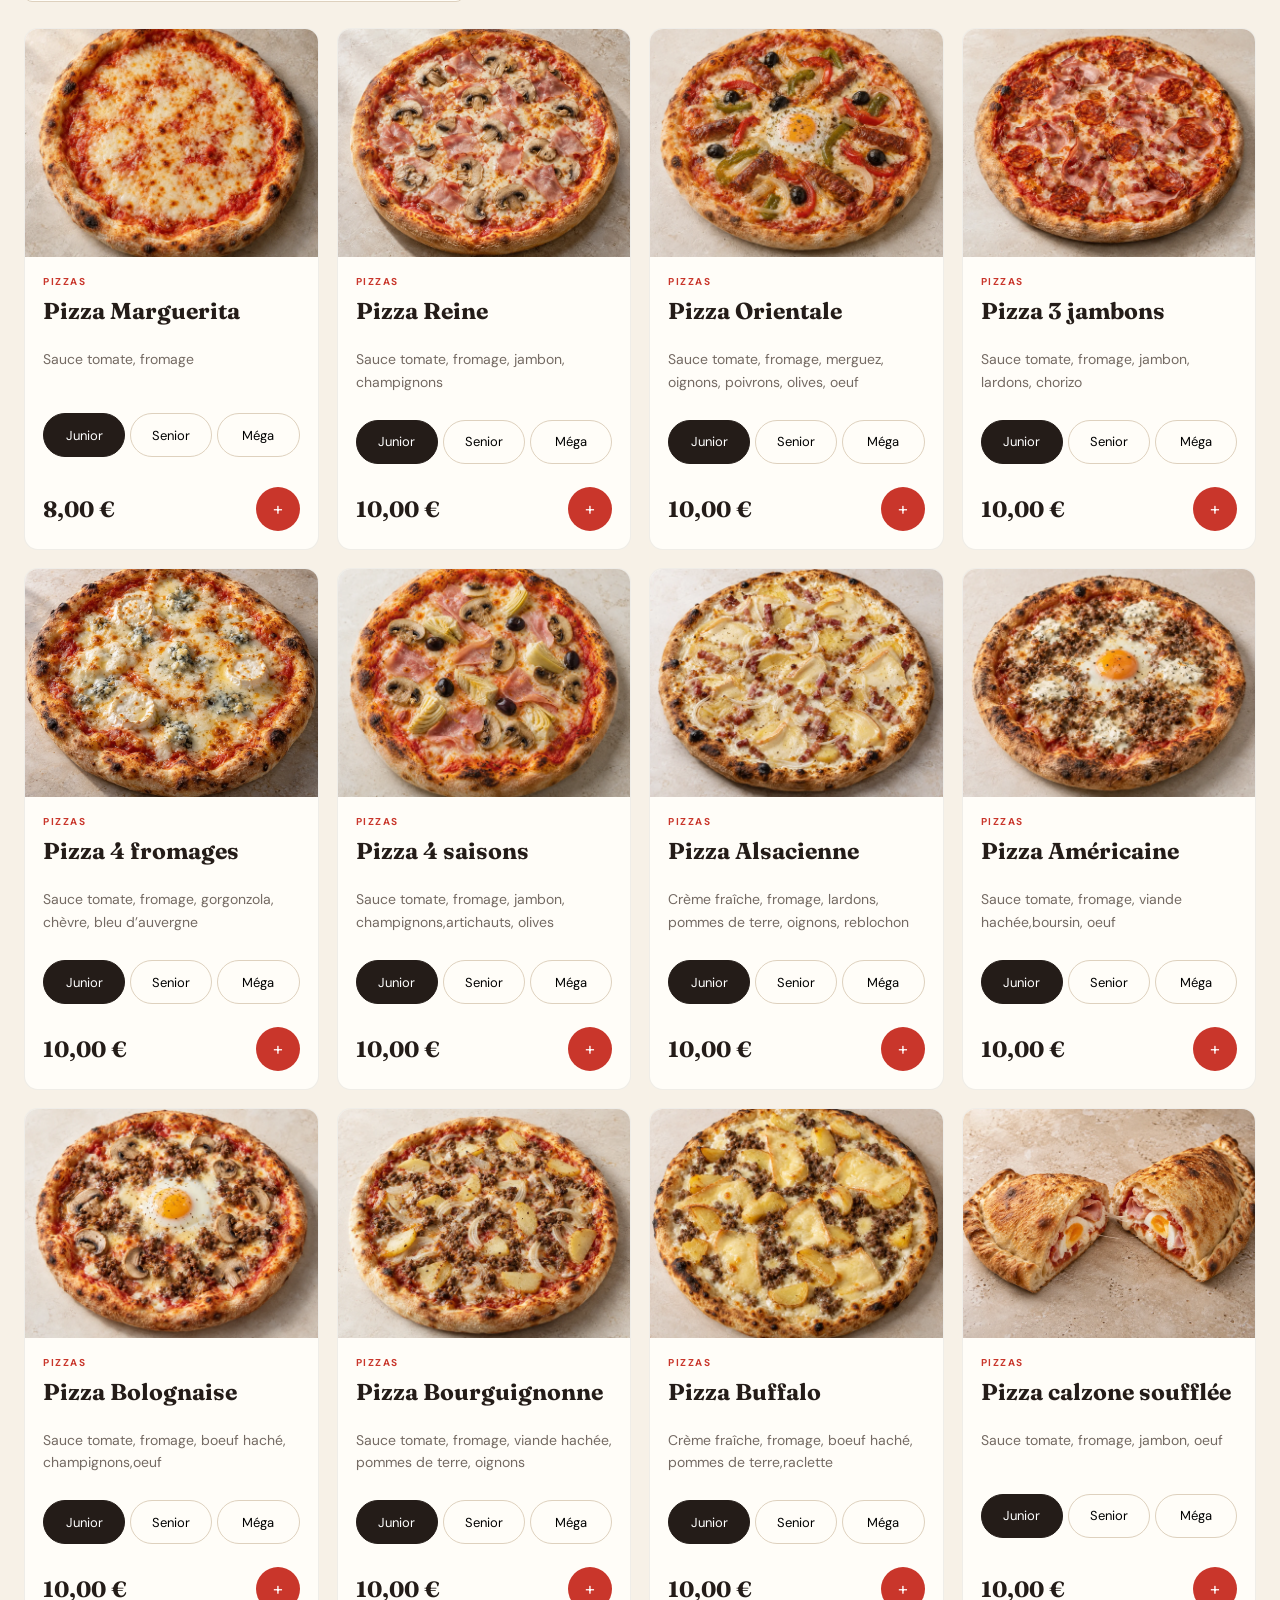
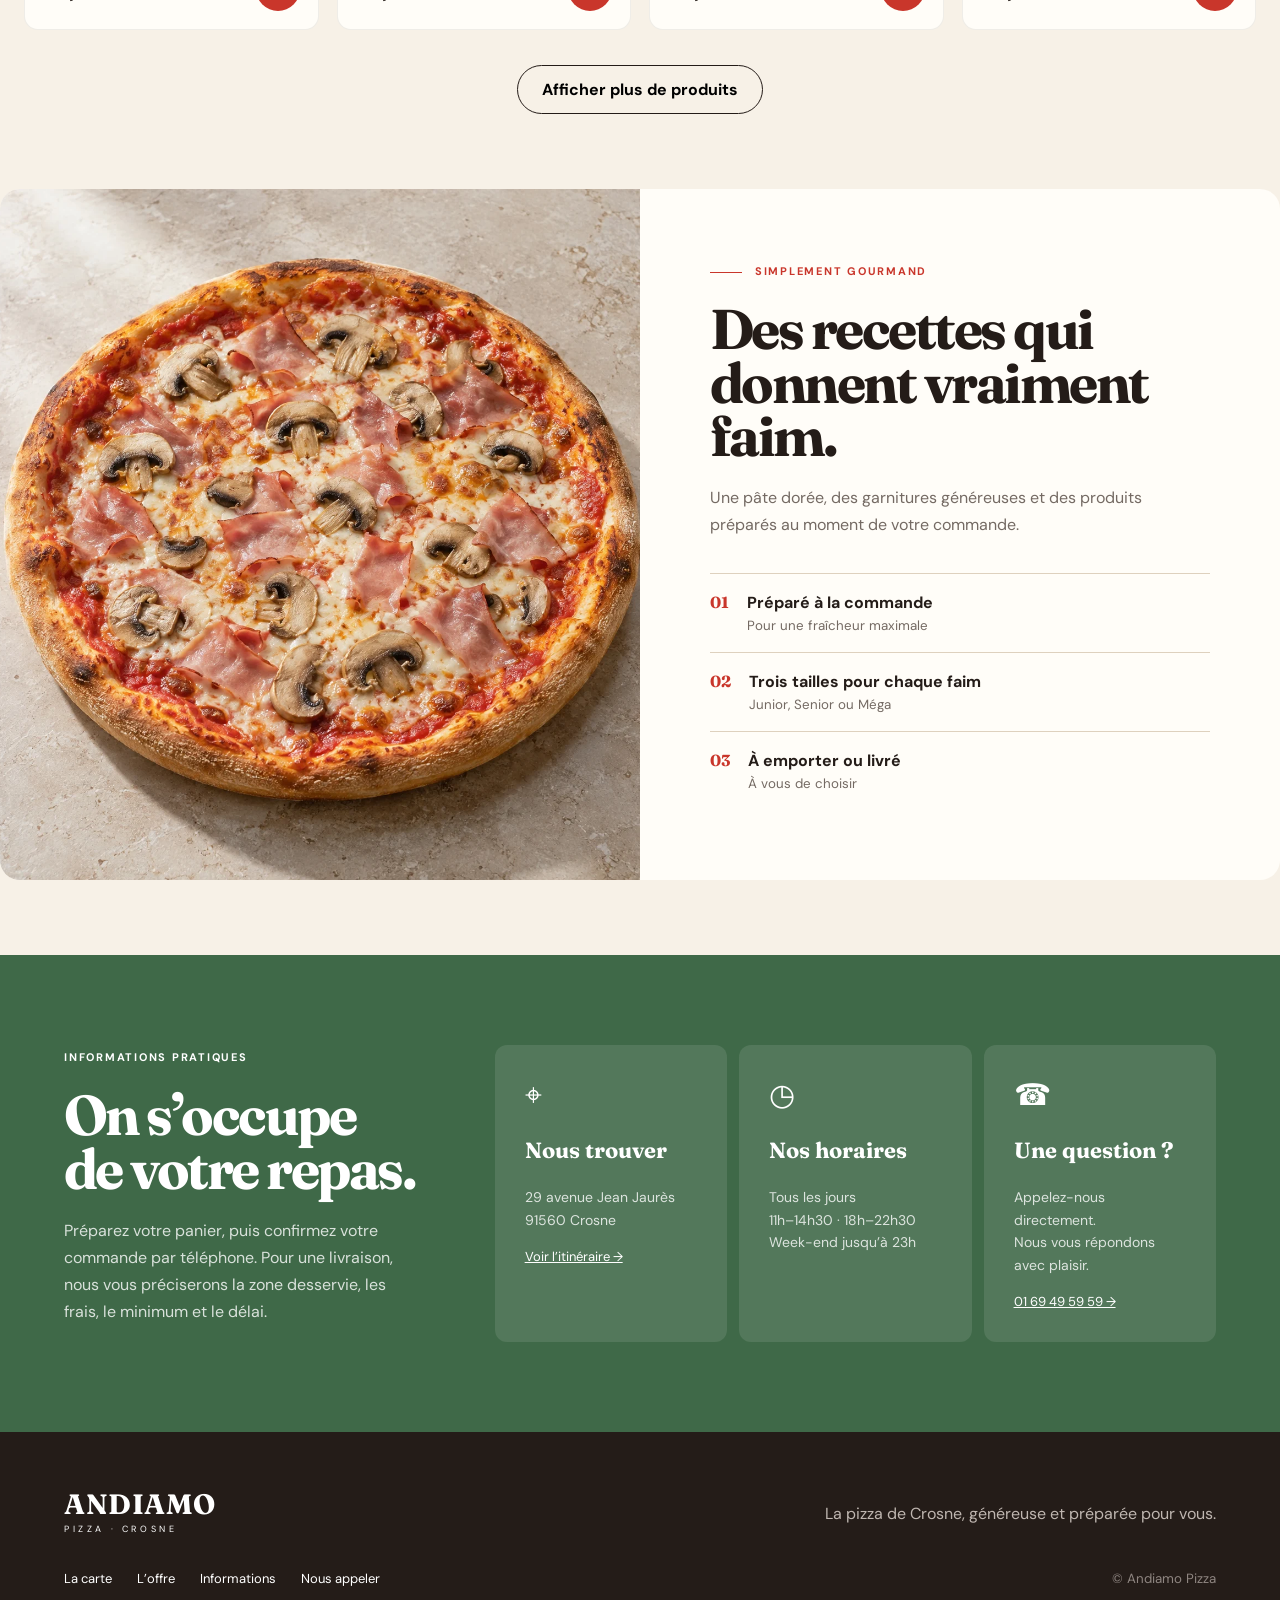
==== commit e6a96667: "Correct city name to Crosne" ====
--- a/index.html
+++ b/index.html
@@ -3,18 +3,18 @@
 <head>
   <meta charset="UTF-8" />
   <meta name="viewport" content="width=device-width, initial-scale=1.0" />
-  <meta name="description" content="Andiamo Pizza Crosnes — pizzas, burgers et recettes généreuses en livraison ou à emporter." />
-  <title>Andiamo Pizza — Crosnes</title>
+  <meta name="description" content="Andiamo Pizza Crosne — pizzas, burgers et recettes généreuses en livraison ou à emporter." />
+  <title>Andiamo Pizza — Crosne</title>
   <link rel="preconnect" href="https://fonts.googleapis.com">
   <link rel="preconnect" href="https://fonts.gstatic.com" crossorigin>
   <link href="https://fonts.googleapis.com/css2?family=DM+Sans:wght@400;500;600;700&family=Fraunces:opsz,wght@9..144,600;9..144,700&display=swap" rel="stylesheet">
   <link rel="stylesheet" href="styles.css?v=8" />
-  <link rel="stylesheet" href="refinements.css?v=5" />
+  <link rel="stylesheet" href="refinements.css?v=6" />
 </head>
 <body>
   <div class="announcement">À emporter : <strong>1 pizza achetée = la 2<sup>e</sup> offerte</strong> <a href="#offre">Découvrir l’offre →</a></div>
   <header class="site-header">
-    <a class="brand" href="#accueil" aria-label="Andiamo Pizza, accueil"><span>ANDIAMO</span><small>PIZZA · CROSNES</small></a>
+    <a class="brand" href="#accueil" aria-label="Andiamo Pizza, accueil"><span>ANDIAMO</span><small>PIZZA · CROSNE</small></a>
     <nav aria-label="Navigation principale">
       <a href="#carte">La carte</a><a href="#offre">Nos offres</a><a href="#livraison">Livraison</a><a href="#contact">Contact</a>
     </nav>
@@ -26,7 +26,7 @@
     <section class="hero" id="accueil">
       <div class="hero-copy">
         <span class="eyebrow"><i></i> Pizzas, burgers & recettes généreuses</span>
-        <h1>La pizza de<br><em>Crosnes.</em></h1>
+        <h1>La pizza de<br><em>Crosne.</em></h1>
         <p>Des produits gourmands préparés à la commande, à savourer chez vous ou à venir chercher sur place.</p>
         <div class="hero-actions"><a class="button primary" href="#carte">Voir la carte</a><a class="button secondary" href="tel:0169495959">Appeler</a></div>
         <div class="service-pills"><span>Service 7j/7 · midi et soir</span><span>Livraison aux alentours</span></div>
@@ -58,11 +58,11 @@
 
     <section class="practical" id="livraison">
       <div><span class="eyebrow light">Informations pratiques</span><h2>On s’occupe<br>de votre repas.</h2><p>Préparez votre panier, puis confirmez votre commande par téléphone. Pour une livraison, nous vous préciserons la zone desservie, les frais, le minimum et le délai.</p></div>
-      <div class="practical-cards"><article><span>⌖</span><h3>Nous trouver</h3><p>29 avenue Jean Jaurès<br>91560 Crosnes</p><a href="https://maps.google.com/?q=29+Avenue+Jean+Jaurès+91560+Crosnes" target="_blank" rel="noreferrer">Voir l’itinéraire →</a></article><article><span>◷</span><h3>Nos horaires</h3><p>Tous les jours<br>11h–14h30 · 18h–22h30<br>Week-end jusqu’à 23h</p></article><article><span>☎</span><h3>Une question ?</h3><p>Appelez-nous directement.<br>Nous vous répondons avec plaisir.</p><a href="tel:0169495959">01 69 49 59 59 →</a></article></div>
+      <div class="practical-cards"><article><span>⌖</span><h3>Nous trouver</h3><p>29 avenue Jean Jaurès<br>91560 Crosne</p><a href="https://maps.google.com/?q=29+Avenue+Jean+Jaurès+91560+Crosne" target="_blank" rel="noreferrer">Voir l’itinéraire →</a></article><article><span>◷</span><h3>Nos horaires</h3><p>Tous les jours<br>11h–14h30 · 18h–22h30<br>Week-end jusqu’à 23h</p></article><article><span>☎</span><h3>Une question ?</h3><p>Appelez-nous directement.<br>Nous vous répondons avec plaisir.</p><a href="tel:0169495959">01 69 49 59 59 →</a></article></div>
     </section>
   </main>
 
-  <footer id="contact"><a class="brand inverse" href="#accueil"><span>ANDIAMO</span><small>PIZZA · CROSNES</small></a><p>La pizza de Crosnes, généreuse et préparée pour vous.</p><div><a href="#carte">La carte</a><a href="#offre">L’offre</a><a href="#livraison">Informations</a><a href="tel:0169495959">Nous appeler</a></div><small>© Andiamo Pizza</small></footer>
+  <footer id="contact"><a class="brand inverse" href="#accueil"><span>ANDIAMO</span><small>PIZZA · CROSNE</small></a><p>La pizza de Crosne, généreuse et préparée pour vous.</p><div><a href="#carte">La carte</a><a href="#offre">L’offre</a><a href="#livraison">Informations</a><a href="tel:0169495959">Nous appeler</a></div><small>© Andiamo Pizza</small></footer>
 
   <aside class="cart-drawer" role="dialog" aria-modal="true" aria-label="Votre panier" aria-hidden="true"><div class="cart-head"><div><span class="eyebrow"><i></i> Votre commande</span><h2>Mon panier</h2></div><button class="cart-close" aria-label="Fermer">×</button></div><div class="order-mode"><button data-mode="pickup" class="active">À emporter</button><button data-mode="delivery">Livraison</button></div><div class="promo-status">✓ L’offre 1 achetée = 1 offerte sera appliquée</div><div class="cart-items"></div><div class="cart-summary"><div><span>Sous-total</span><b id="subtotal">0,00 €</b></div><div class="discount-row"><span>Offre à emporter</span><b id="discount">− 0,00 €</b></div><div class="total-row"><span>Total</span><b id="total">0,00 €</b></div><button class="checkout-button" disabled>Commander maintenant</button><small>Le paiement et la validation finale seront configurés avec la pizzeria.</small></div></aside>
   <div class="overlay"></div>
@@ -70,7 +70,7 @@
   <dialog id="product-dialog"><button class="dialog-close" aria-label="Fermer les options">×</button><div id="product-dialog-body"></div></dialog>
   <dialog id="checkout-dialog"><button class="dialog-close" aria-label="Fermer le récapitulatif">×</button><div id="checkout-body"></div></dialog>
   <script src="app.js?v=4"></script>
-  <script src="improvements.js?v=7"></script>
-  <script src="motion.js?v=1"></script>
+  <script src="improvements.js?v=8"></script>
+  <script src="motion.js?v=2"></script>
 </body>
 </html>
--- a/refinements.css
+++ b/refinements.css
@@ -1,4 +1,9 @@
 [hidden]{display:none!important}
+/* Keep a warm, fixed-size surface until the photo is fully decoded. */
+.product-image-frame{aspect-ratio:1.28;overflow:hidden;background:#eadfce;flex-shrink:0}
+.product-image-frame .product-image{width:100%;height:100%;margin:0;border-radius:0;opacity:0;transition:opacity .18s ease}
+.product-image-frame.image-ready .product-image{opacity:1}
+@media(max-width:650px){.product-image-frame{aspect-ratio:4/3}}
 /* Boutons texte en pilule, commandes à icône en cercle. */
 button,.button{border-radius:999px}
 .button,.load-more,.checkout-button,.category-bar button,.size-options button,.order-mode button{border-radius:999px;min-height:44px}
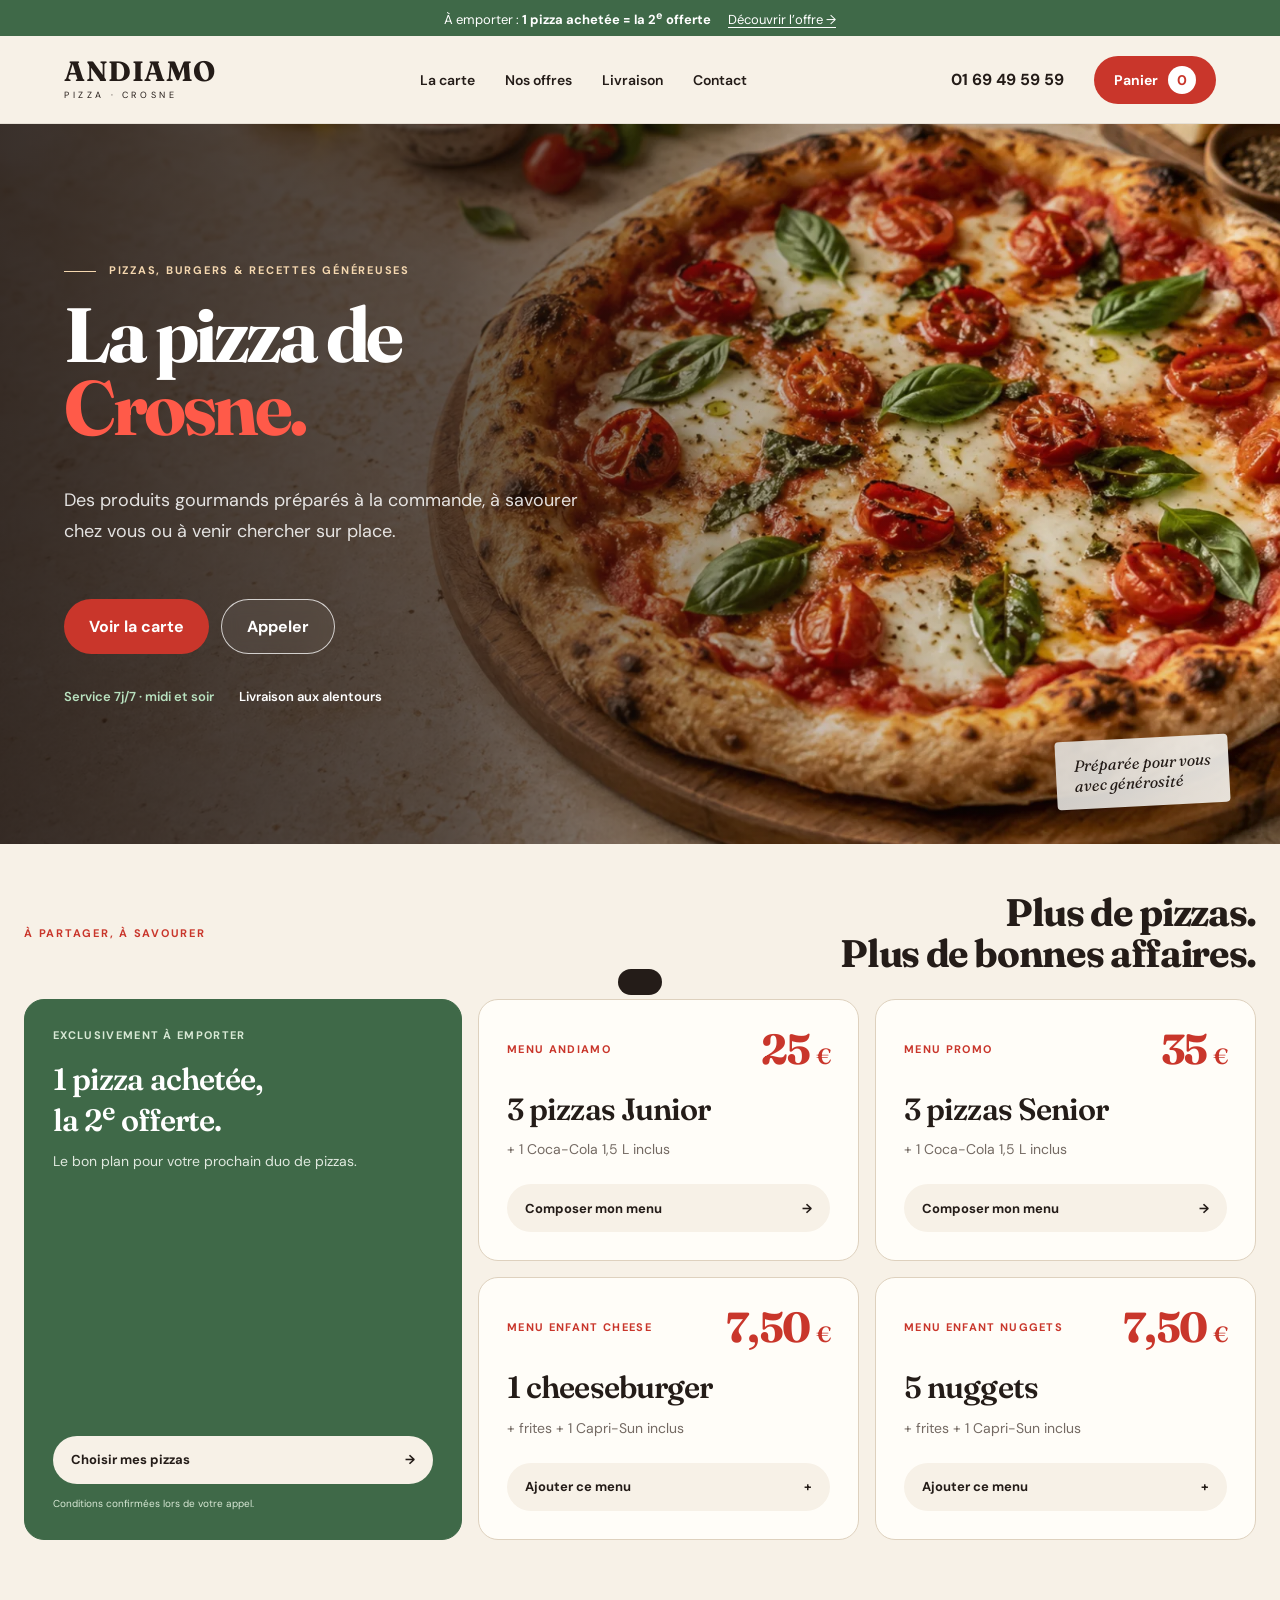
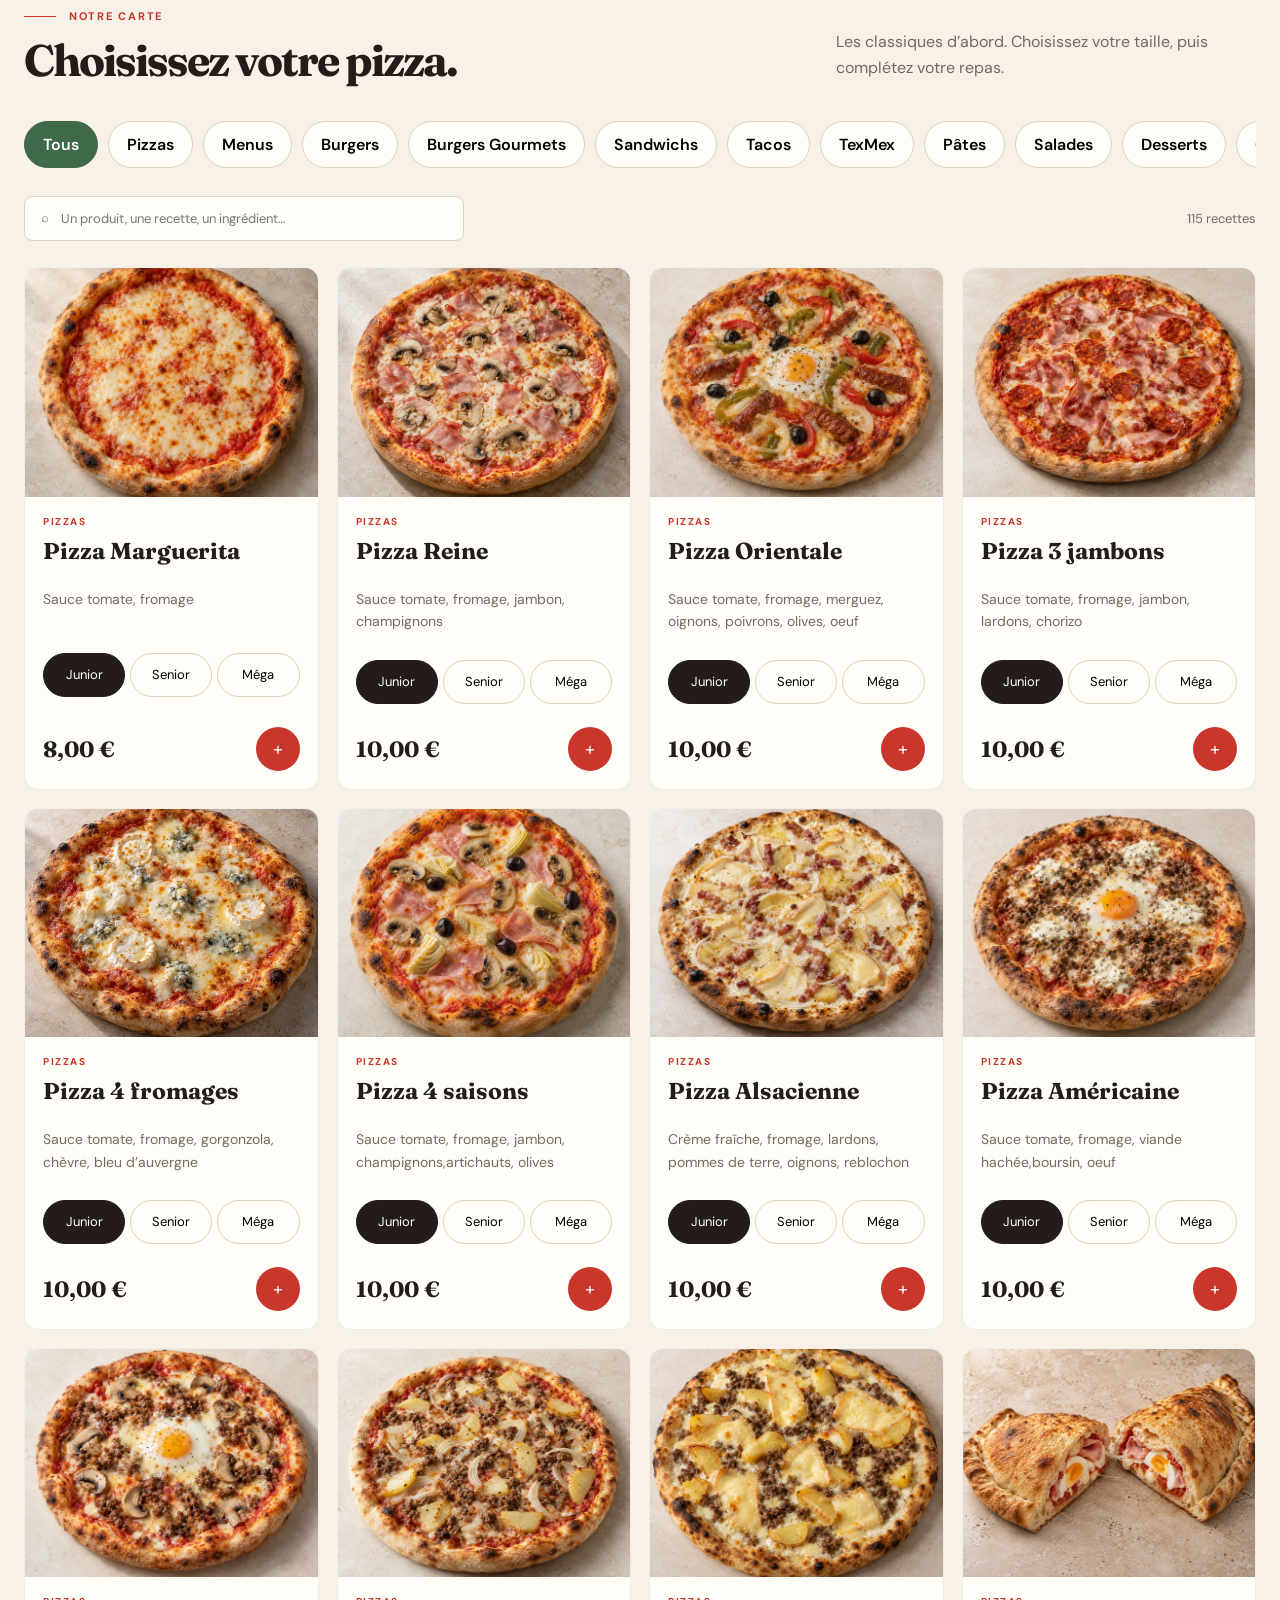
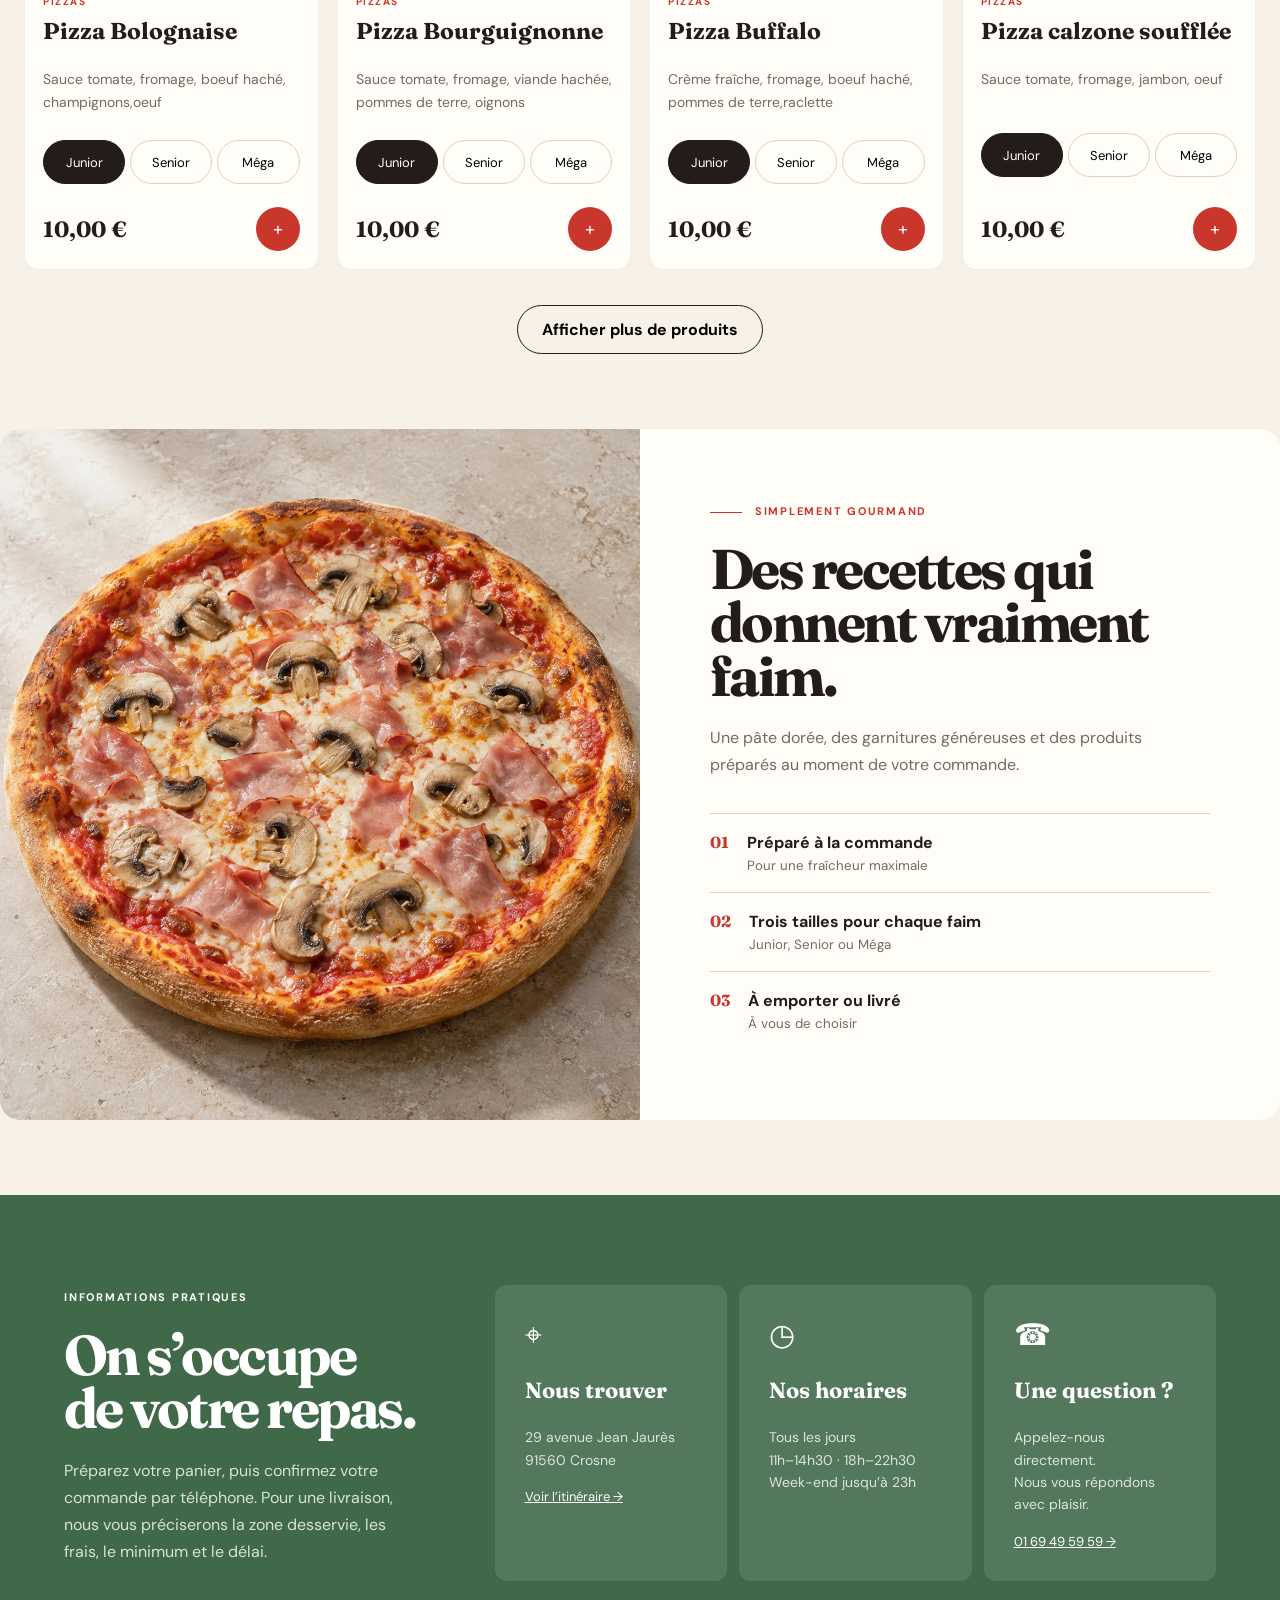
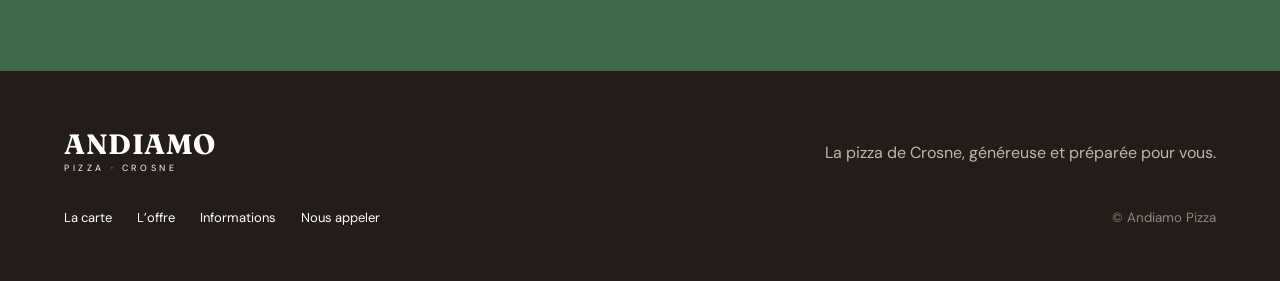
==== commit 63a108f2: "Show both children's menus in promotions" ====
--- a/index.html
+++ b/index.html
@@ -9,7 +9,7 @@
   <link rel="preconnect" href="https://fonts.gstatic.com" crossorigin>
   <link href="https://fonts.googleapis.com/css2?family=DM+Sans:wght@400;500;600;700&family=Fraunces:opsz,wght@9..144,600;9..144,700&display=swap" rel="stylesheet">
   <link rel="stylesheet" href="styles.css?v=8" />
-  <link rel="stylesheet" href="refinements.css?v=6" />
+  <link rel="stylesheet" href="refinements.css?v=7" />
 </head>
 <body>
   <div class="announcement">À emporter : <strong>1 pizza achetée = la 2<sup>e</sup> offerte</strong> <a href="#offre">Découvrir l’offre →</a></div>
@@ -40,6 +40,8 @@
         <article class="deal-card deal-pickup"><span class="deal-label">Exclusivement à emporter</span><h3>1 pizza achetée,<br>la 2<sup>e</sup> offerte.</h3><p>Le bon plan pour votre prochain duo de pizzas.</p><a class="button" data-offer="pickup" href="#carte">Choisir mes pizzas <span aria-hidden="true">→</span></a><small>Conditions confirmées lors de votre appel.</small></article>
         <article class="deal-card"><div class="deal-top"><span class="deal-label">Menu Andiamo</span><strong class="deal-price">25 <small>€</small></strong></div><h3>3 pizzas Junior</h3><p>+ 1 Coca-Cola 1,5 L inclus</p><a class="button" data-promo="Menu Andiamo" href="#carte">Composer mon menu <span aria-hidden="true">→</span></a></article>
         <article class="deal-card"><div class="deal-top"><span class="deal-label">Menu Promo</span><strong class="deal-price">35 <small>€</small></strong></div><h3>3 pizzas Senior</h3><p>+ 1 Coca-Cola 1,5 L inclus</p><a class="button" data-promo="Menu Promo" href="#carte">Composer mon menu <span aria-hidden="true">→</span></a></article>
+        <article class="deal-card"><div class="deal-top"><span class="deal-label">Menu Enfant Cheese</span><strong class="deal-price">7,50 <small>€</small></strong></div><h3>1 cheeseburger</h3><p>+ frites + 1 Capri-Sun inclus</p><a class="button" data-promo="Menu Enfant Cheese" href="#carte">Ajouter ce menu <span aria-hidden="true">+</span></a></article>
+        <article class="deal-card"><div class="deal-top"><span class="deal-label">Menu Enfant Nuggets</span><strong class="deal-price">7,50 <small>€</small></strong></div><h3>5 nuggets</h3><p>+ frites + 1 Capri-Sun inclus</p><a class="button" data-promo="Menu Enfant Nuggets" href="#carte">Ajouter ce menu <span aria-hidden="true">+</span></a></article>
       </div>
     </section>
 
--- a/refinements.css
+++ b/refinements.css
@@ -104,6 +104,8 @@
 .offers-intro{display:flex;justify-content:space-between;align-items:center;gap:20px;margin-bottom:24px}
 .offer-section .offers-intro h2{font-size:clamp(28px,3vw,40px);line-height:1.08;letter-spacing:-.035em;margin:0;text-align:right}
 .offers-grid{display:grid;grid-template-columns:1.15fr 1fr 1fr;gap:16px}
+.offers-grid>.deal-pickup{grid-row:span 2;justify-content:center}
+.offers-grid>.deal-pickup .button{margin-top:16px}
 .deal-card{display:flex;flex-direction:column;padding:28px;background:var(--white);border:1px solid var(--line);border-radius:20px}
 .deal-label{font-size:11px;text-transform:uppercase;letter-spacing:.12em;font-weight:700;color:var(--red)}
 .deal-top{display:flex;align-items:center;justify-content:space-between;gap:12px;margin-bottom:22px}
@@ -122,7 +124,7 @@
  .offers-intro{display:block}
  .offer-section .offers-intro h2{text-align:left;margin-top:12px;font-size:32px}
  .offers-grid{grid-template-columns:1fr 1fr;gap:12px}
- .deal-pickup{grid-column:1/-1}
+ .offers-grid>.deal-pickup{grid-column:1/-1;grid-row:auto}
  .deal-card{padding:22px}
  .deal-top{align-items:flex-start;flex-direction:column;gap:16px}
  .deal-card h3{font-size:25px}
